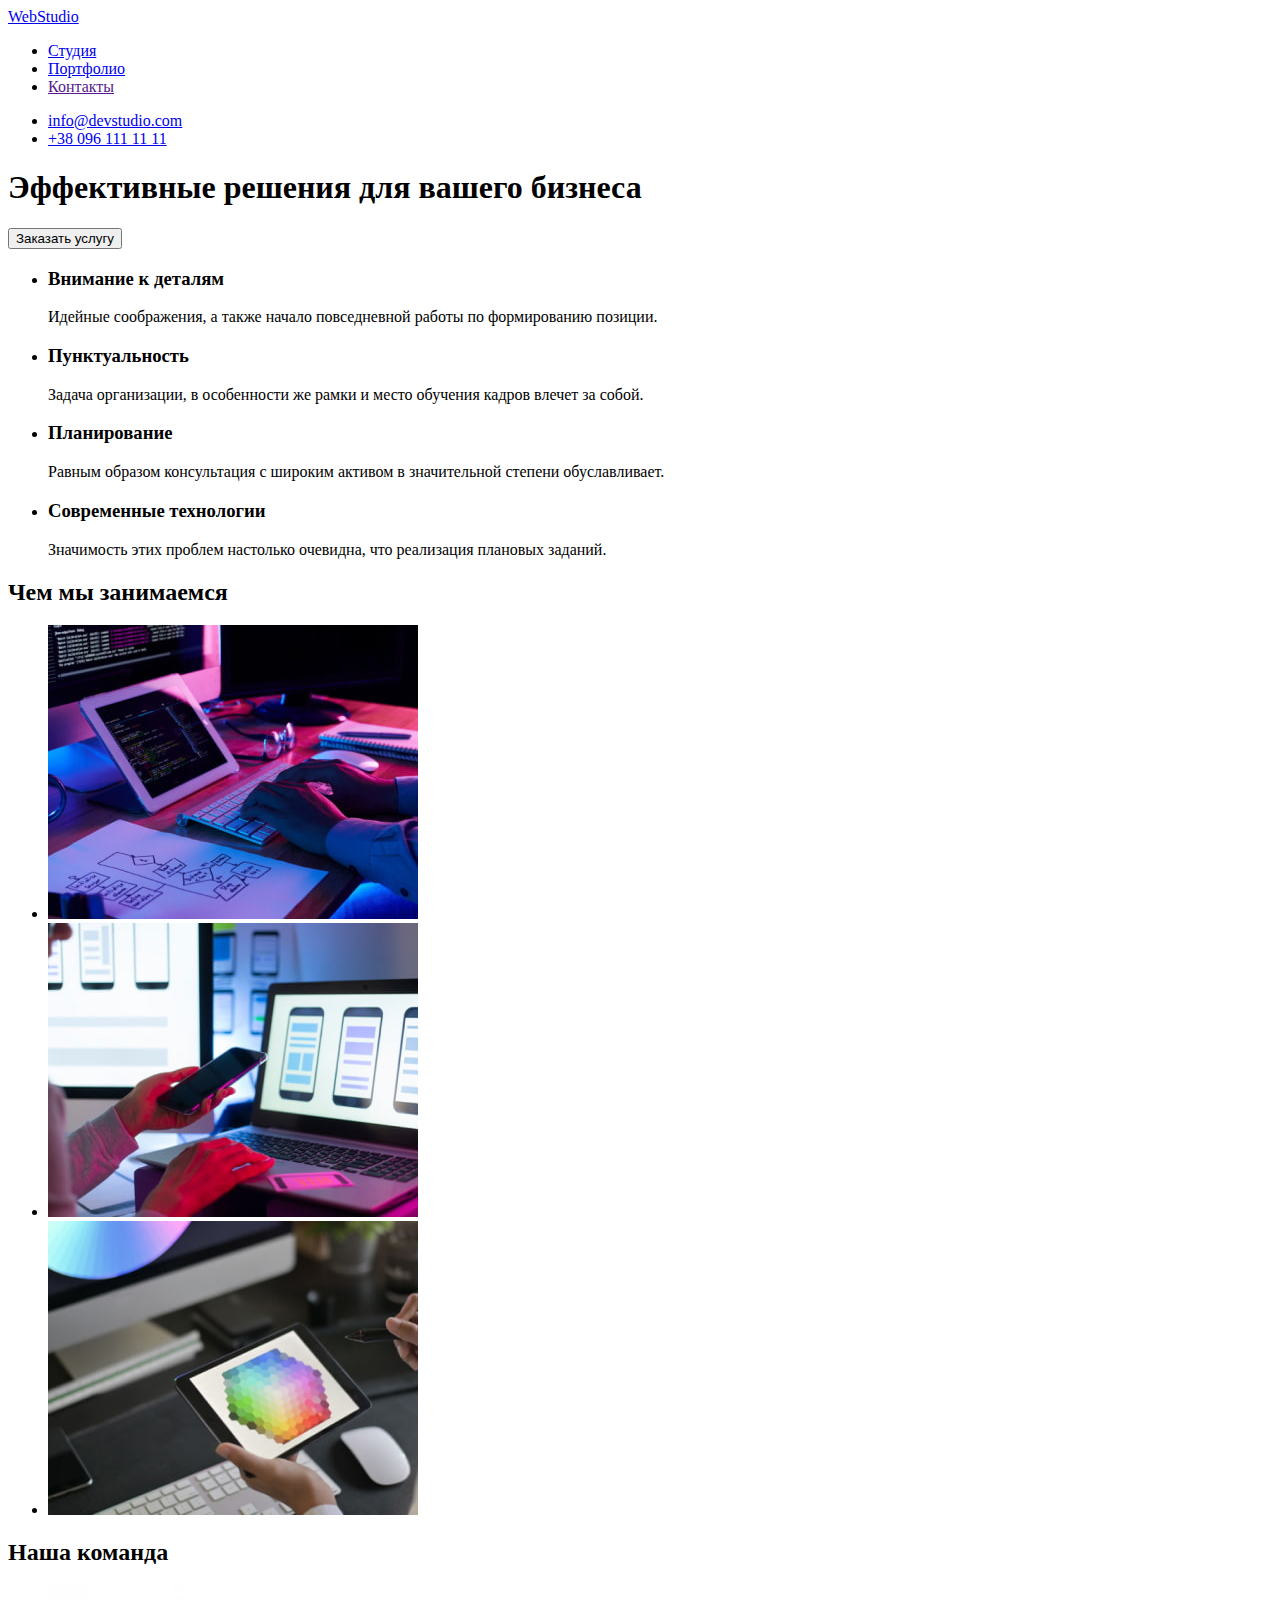
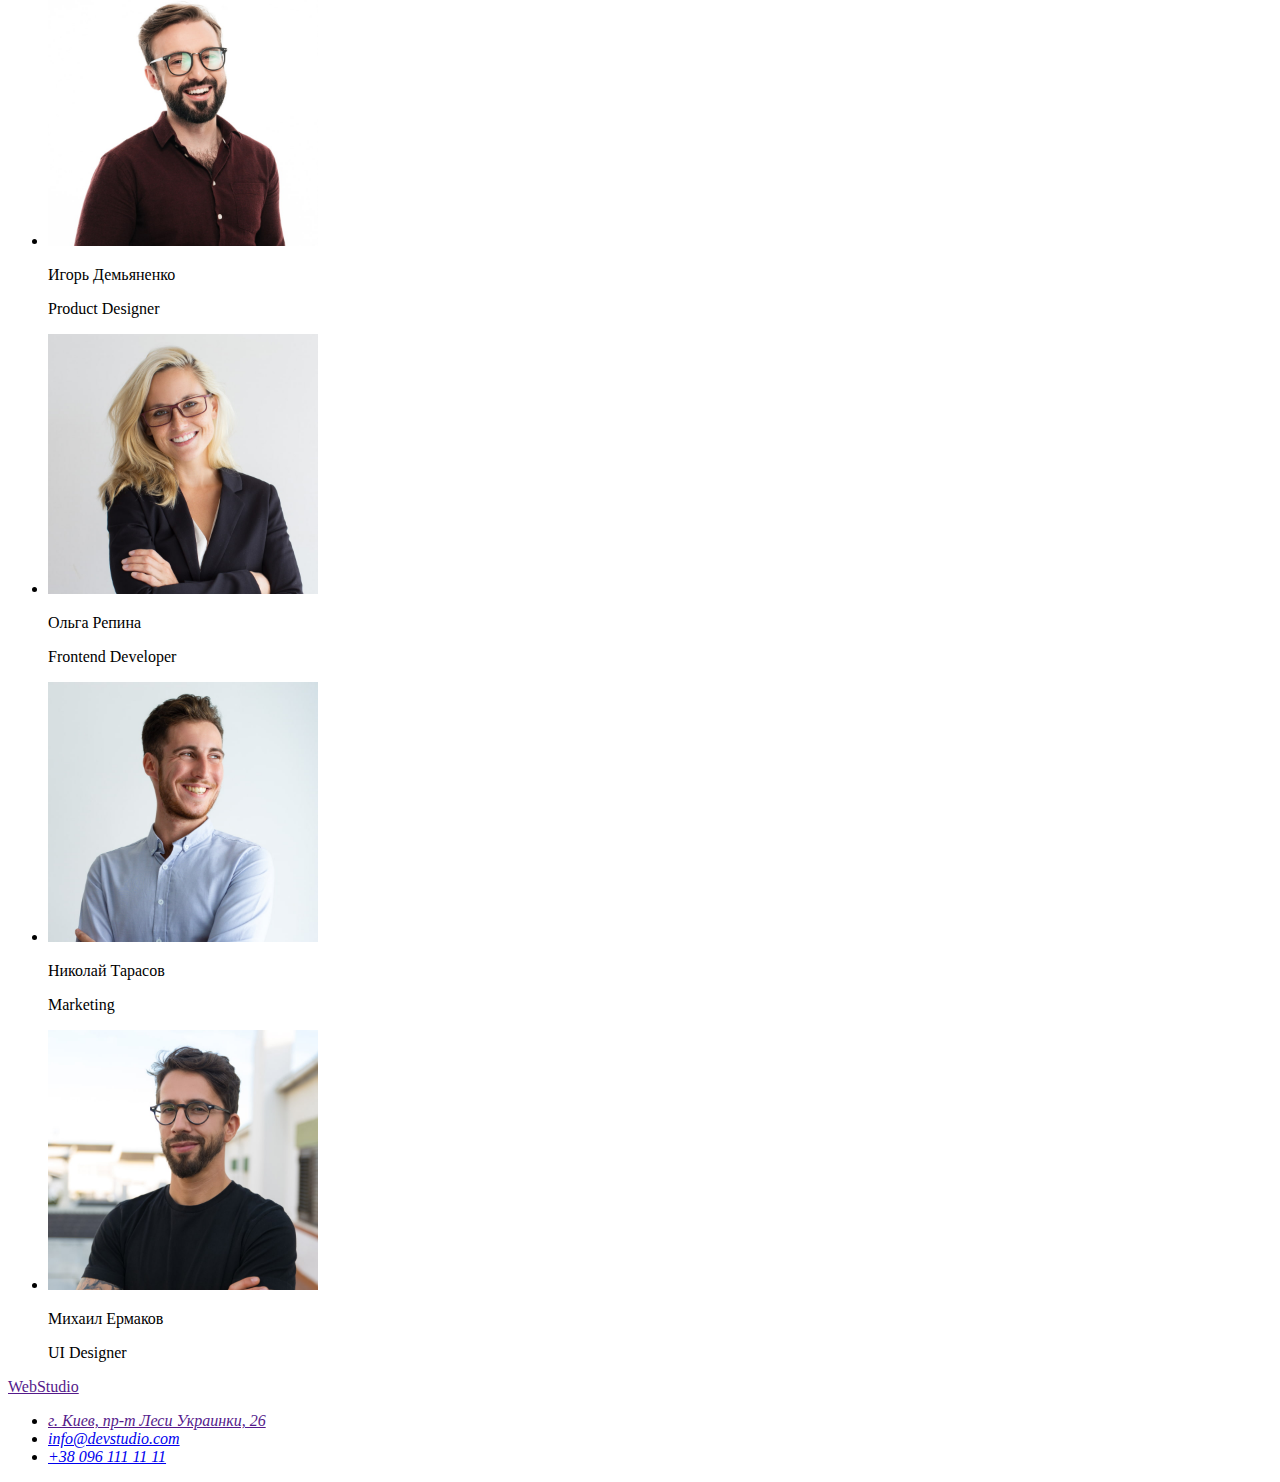
==== index.html @ c8952237 "containers added" ====
<!DOCTYPE html>
<html lang="ru">
  <head>
    <meta charset="UTF-8" />
    <meta http-equiv="X-UA-Compatible" content="IE=edge" />
    <meta name="viewport" content="width=device-width, initial-scale=1.0" />
    <title>WebStudio</title>
    <link rel="preconnect" href="https://fonts.gstatic.com" />
    <link
      href="https://fonts.googleapis.com/css2?family=Raleway:wght@700&family=Roboto:wght@400;500;700&display=swap"
      rel="stylesheet"
    />
    <link rel="stylesheet" href="./css/styles.css" />
  </head>
  <body>
    <header>
      <div class="container">
        <nav>
          <a href="./index.html">WebStudio</a>
          <ul>
            <li>
              <a href="./index.html">Студия</a>
            </li>
            <li>
              <a href="./portfolio.html">Портфолио</a>
            </li>
            <li>
              <a href="">Контакты</a>
            </li>
          </ul>
        </nav>
        <ul>
          <li>
            <a href="mailto:info@devstudio.com">info@devstudio.com</a>
          </li>
          <li>
            <a href="tel:+380961111111">+38 096 111 11 11</a>
          </li>
        </ul>
      </div>
    </header>
    <main>
      <section>
        <div class="container">
          <h1>Эффективные решения для вашего бизнеса</h1>
          <button type="button">Заказать услугу</button>
        </div>
      </section>
      <section>
        <div class="container">
          <ul>
            <li>
              <h3>Внимание к деталям</h3>
              <p>
                Идейные соображения, а также начало повседневной работы по
                формированию позиции.
              </p>
            </li>
            <li>
              <h3>Пунктуальность</h3>
              <p>
                Задача организации, в особенности же рамки и место обучения
                кадров влечет за собой.
              </p>
            </li>
            <li>
              <h3>Планирование</h3>
              <p>
                Равным образом консультация с широким активом в значительной
                степени обуславливает.
              </p>
            </li>
            <li>
              <h3>Современные технологии</h3>
              <p>
                Значимость этих проблем настолько очевидна, что реализация
                плановых заданий.
              </p>
            </li>
          </ul>
        </div>
      </section>
      <section>
        <div class="container">
          <h2>Чем мы занимаемся</h2>
          <ul>
            <li>
              <img
                src="./images/image01.jpg"
                alt="Создаем структуру сайта"
                height="294"
                width="370"
              />
            </li>

            <li>
              <img
                src="./images/image02.jpg"
                alt="Оптимизируем под мобильные устройства"
                height="294"
                width="370"
              />
            </li>

            <li>
              <img
                src="./images/image03.jpg"
                alt="Разрабатываем дизайнерские решения"
                height="294"
                width="370"
              />
            </li>
          </ul>
        </div>
      </section>
      <section>
        <div class="container">
          <h2>Наша команда</h2>
          <ul>
            <li>
              <img
                src="./images/img-card-01.jpg"
                alt="Product Designer"
                height="260"
                width="270"
              />
              <p>Игорь Демьяненко</p>
              <p>Product Designer</p>
            </li>
            <li>
              <img
                src="./images/img-card-02.jpg"
                alt="Product Designer"
                height="260"
                width="270"
              />
              <p>Ольга Репина</p>
              <p>Frontend Developer</p>
            </li>
            <li>
              <img
                src="./images/img-card-03.jpg"
                alt="Product Designer"
                height="260"
                width="270"
              />
              <p>Николай Тарасов</p>
              <p>Marketing</p>
            </li>
            <li>
              <img
                src="./images/img-card-04.jpg"
                alt="Product Designer"
                height="260"
                width="270"
              />
              <p>Михаил Ермаков</p>
              <p>UI Designer</p>
            </li>
          </ul>
        </div>
      </section>
    </main>
    <footer>
      <div class="container">
        <a href="">WebStudio</a>
        <address>
          <ul>
            <li>
              <a href="">г. Киев, пр-т Леси Украинки, 26</a>
            </li>
            <li>
              <a href="mailto:info@devstudio.com">info@devstudio.com</a>
            </li>
            <li>
              <a href="tel:+380961111111">+38 096 111 11 11</a>
            </li>
          </ul>
        </address>
      </div>
    </footer>
  </body>
</html>
---- css/styles.css ----
/*
текст заголовков - Roboto 700
текст ссылок - Roboto 500
обычный текст - Roboto 400

/*
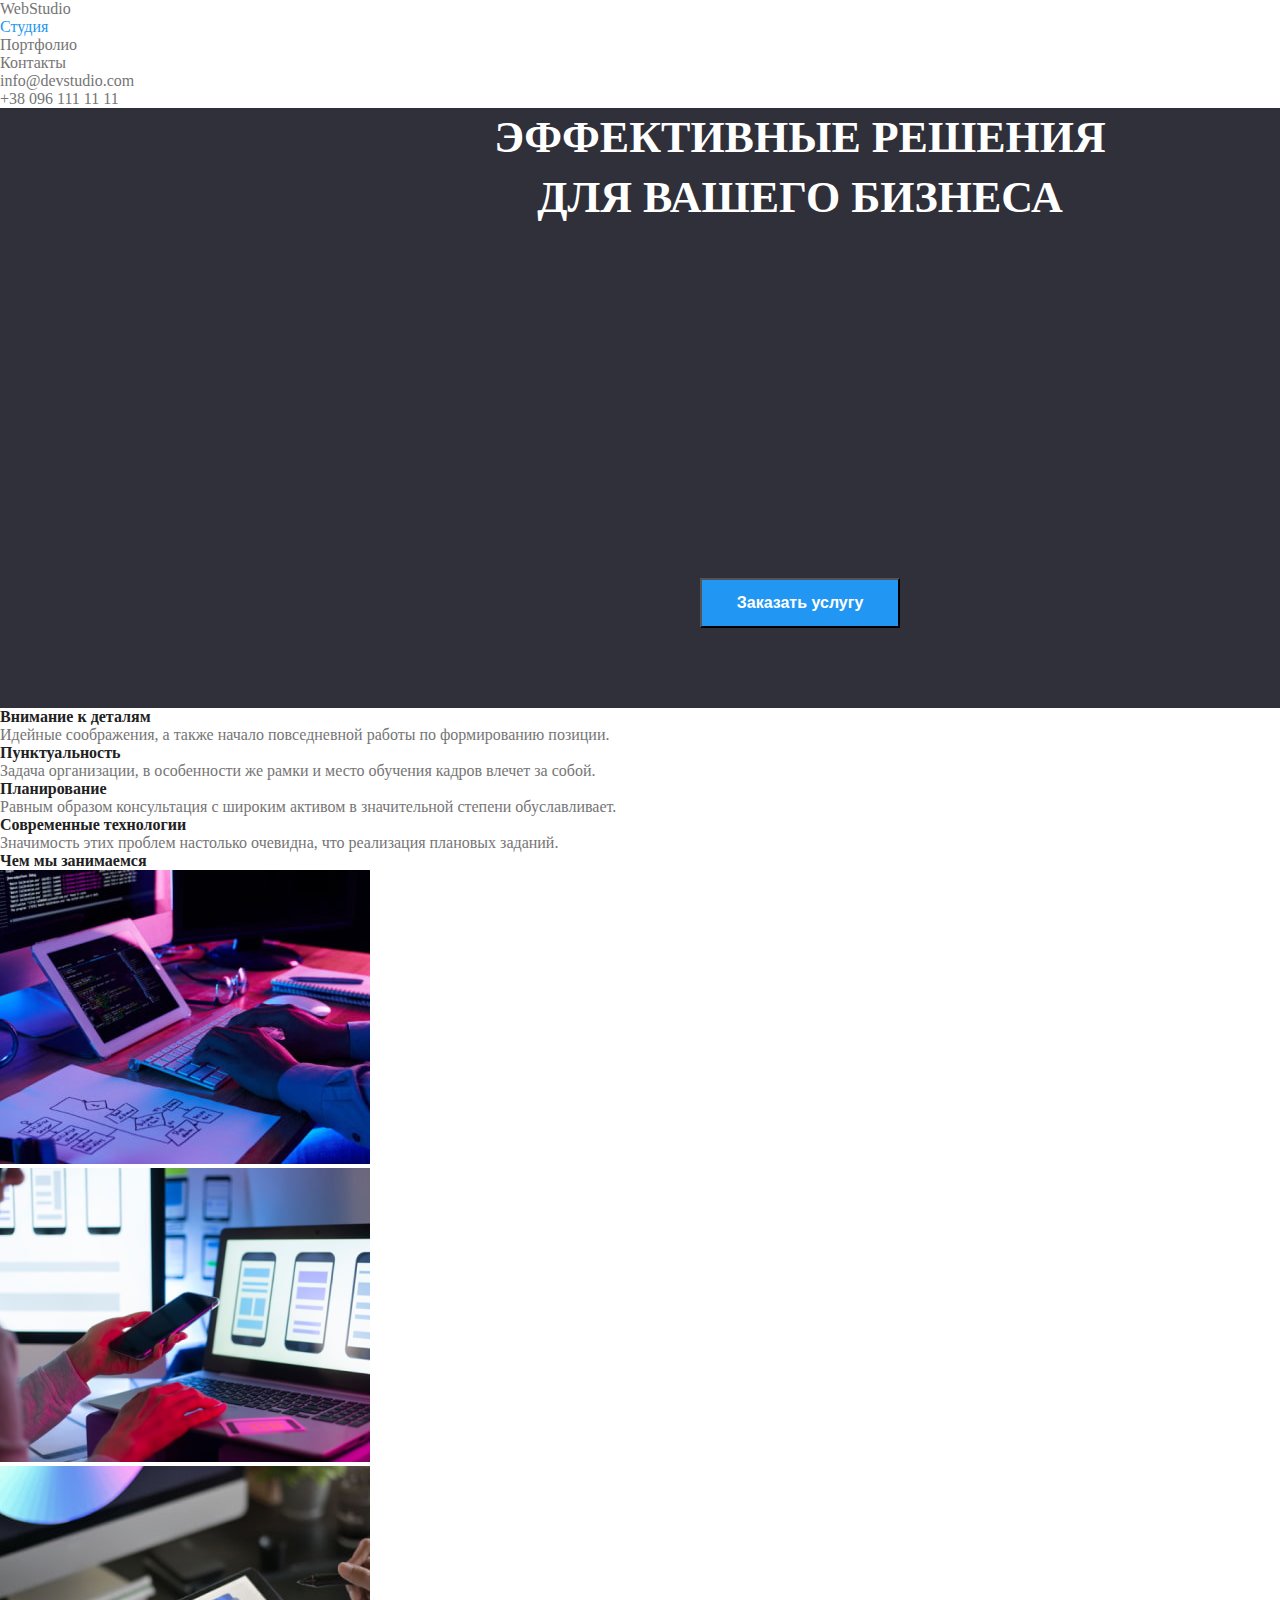
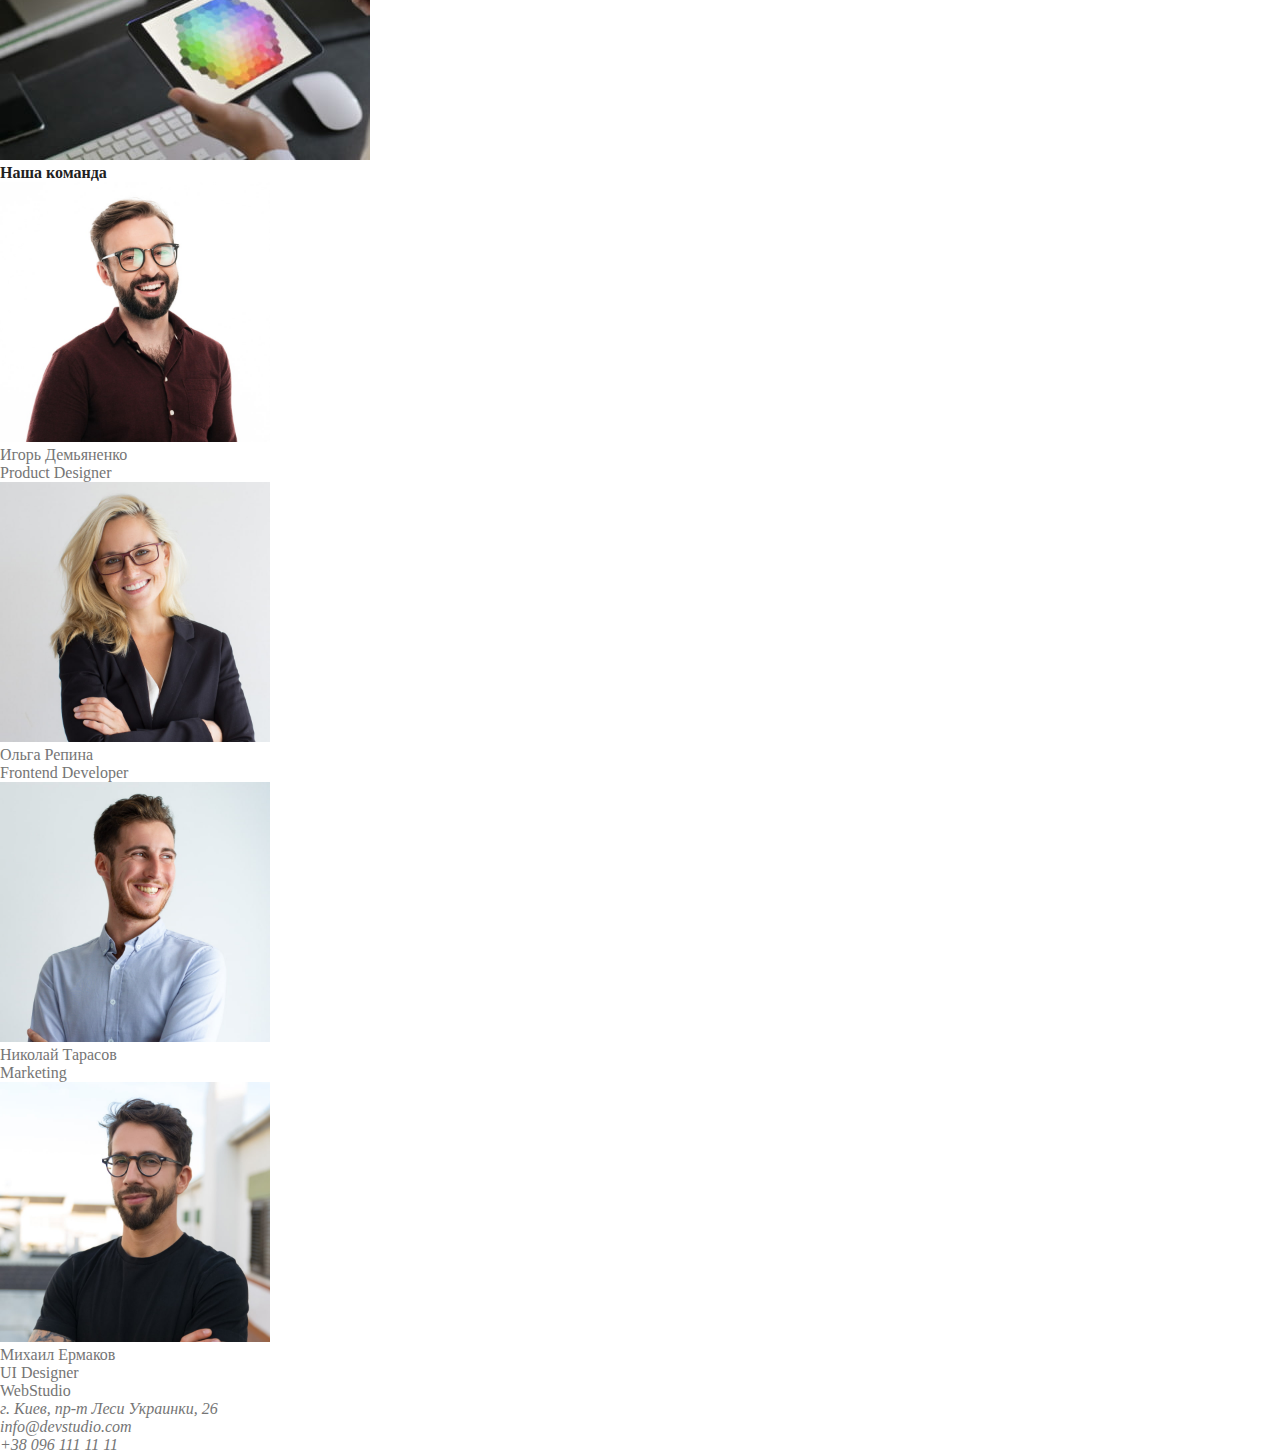
==== commit 332674cc: "styles added" ====
--- a/index.html
+++ b/index.html
@@ -7,7 +7,7 @@
     <title>WebStudio</title>
     <link rel="preconnect" href="https://fonts.gstatic.com" />
     <link
-      href="https://fonts.googleapis.com/css2?family=Raleway:wght@700&family=Roboto:wght@400;500;700&display=swap"
+      href="https://fonts.googleapis.com/css2?family=Raleway:wght@700&family=Roboto:wght@400;500;700;900&display=swap"
       rel="stylesheet"
     />
     <link rel="stylesheet" href="./css/styles.css" />
@@ -15,21 +15,22 @@
   <body>
     <header>
       <div class="container">
+        <!-- navigation -->
         <nav>
           <a href="./index.html">WebStudio</a>
-          <ul>
-            <li>
-              <a href="./index.html">Студия</a>
+          <ul class="nav-list">
+            <li class="list-item">
+              <a href="./index.html" class="active">Студия</a>
             </li>
-            <li>
+            <li class="list-item">
               <a href="./portfolio.html">Портфолио</a>
             </li>
-            <li>
-              <a href="">Контакты</a>
+            <li class="list-item">
+              <a href="./tosha.html">Контакты</a>
             </li>
           </ul>
         </nav>
-        <ul>
+        <ul class="contacts-list">
           <li>
             <a href="mailto:info@devstudio.com">info@devstudio.com</a>
           </li>
@@ -40,38 +41,42 @@
       </div>
     </header>
     <main>
-      <section>
+      <section class="section-one">
         <div class="container">
-          <h1>Эффективные решения для вашего бизнеса</h1>
-          <button type="button">Заказать услугу</button>
+          <h1 class="hero">
+            Эффективные решения
+            <br />
+            для вашего бизнеса
+          </h1>
+          <button type="button" class="buy-button">Заказать услугу</button>
         </div>
       </section>
       <section>
         <div class="container">
           <ul>
             <li>
-              <h3>Внимание к деталям</h3>
+              <h3 class="heading">Внимание к деталям</h3>
               <p>
                 Идейные соображения, а также начало повседневной работы по
                 формированию позиции.
               </p>
             </li>
             <li>
-              <h3>Пунктуальность</h3>
+              <h3 class="heading">Пунктуальность</h3>
               <p>
                 Задача организации, в особенности же рамки и место обучения
                 кадров влечет за собой.
               </p>
             </li>
             <li>
-              <h3>Планирование</h3>
+              <h3 class="heading">Планирование</h3>
               <p>
                 Равным образом консультация с широким активом в значительной
                 степени обуславливает.
               </p>
             </li>
             <li>
-              <h3>Современные технологии</h3>
+              <h3 class="heading">Современные технологии</h3>
               <p>
                 Значимость этих проблем настолько очевидна, что реализация
                 плановых заданий.
@@ -82,7 +87,7 @@
       </section>
       <section>
         <div class="container">
-          <h2>Чем мы занимаемся</h2>
+          <h2 class="heading">Чем мы занимаемся</h2>
           <ul>
             <li>
               <img
@@ -115,7 +120,7 @@
       </section>
       <section>
         <div class="container">
-          <h2>Наша команда</h2>
+          <h2 class="heading">Наша команда</h2>
           <ul>
             <li>
               <img
--- a/css/styles.css
+++ b/css/styles.css
@@ -2,5 +2,107 @@
 текст заголовков - Roboto 700
 текст ссылок - Roboto 500
 обычный текст - Roboto 400
+*/
 
-/*
+/* VARIABLES */
+
+:root {
+  --accent-color: #2196f3;
+  --white-color: #ffffff;
+  --main-font: 'Roboto, sans-serif;';
+  --accent-font: 'Raleway';
+}
+
+* {
+  box-sizing: border-box;
+  margin: auto;
+  padding: 0px;
+}
+
+body {
+  font-family: var(--main-font);
+  color: #757575;
+}
+
+.heading {
+  font-weight: 700;
+  font-size: 16px;
+  color: #212121;
+}
+
+.hero {
+  font-weight: 900;
+  font-size: 44px;
+  line-height: 60px;
+  text-transform: uppercase;
+  text-align: center;
+  color: var(--white-color);
+}
+
+ul {
+  list-style: none;
+}
+
+.section-one .container {
+  width: 1600px;
+  height: 600px;
+  margin: 0 auto;
+}
+
+.header .container {
+  width: 1600px;
+  height: 80px;
+  margin: 0 auto;
+}
+
+a {
+  color: inherit;
+  text-decoration: none;
+}
+
+/* HEADER STYLES */
+.header {
+  background: var(--white-color);
+}
+
+.nav-list a:hover,
+.nav-list a:focus {
+  color: var(--accent-color);
+}
+
+.contacts-list a:hover,
+.contacts-list a:focus {
+  color: var(--accent-color);
+}
+
+.active {
+  color: var(--accent-color);
+}
+/* MAIN STYLES */
+.section-one {
+  background: #2f303a;
+}
+
+.buy-button {
+  padding: 10px 32px;
+  width: 200px;
+  height: 50px;
+  background: var(--accent-color);
+  color: var(--white-color);
+  margin: 350px 700px 200px 700px;
+  font-weight: 700;
+  font-size: 16px;
+  cursor: pointer;
+}
+
+.filter-button {
+  background: #F5F4FA
+  color: var(--white-color);
+  font-weight: 700;
+  font-size: 16px;
+  cursor: pointer;
+}
+
+.pretty {
+  color: green;
+}
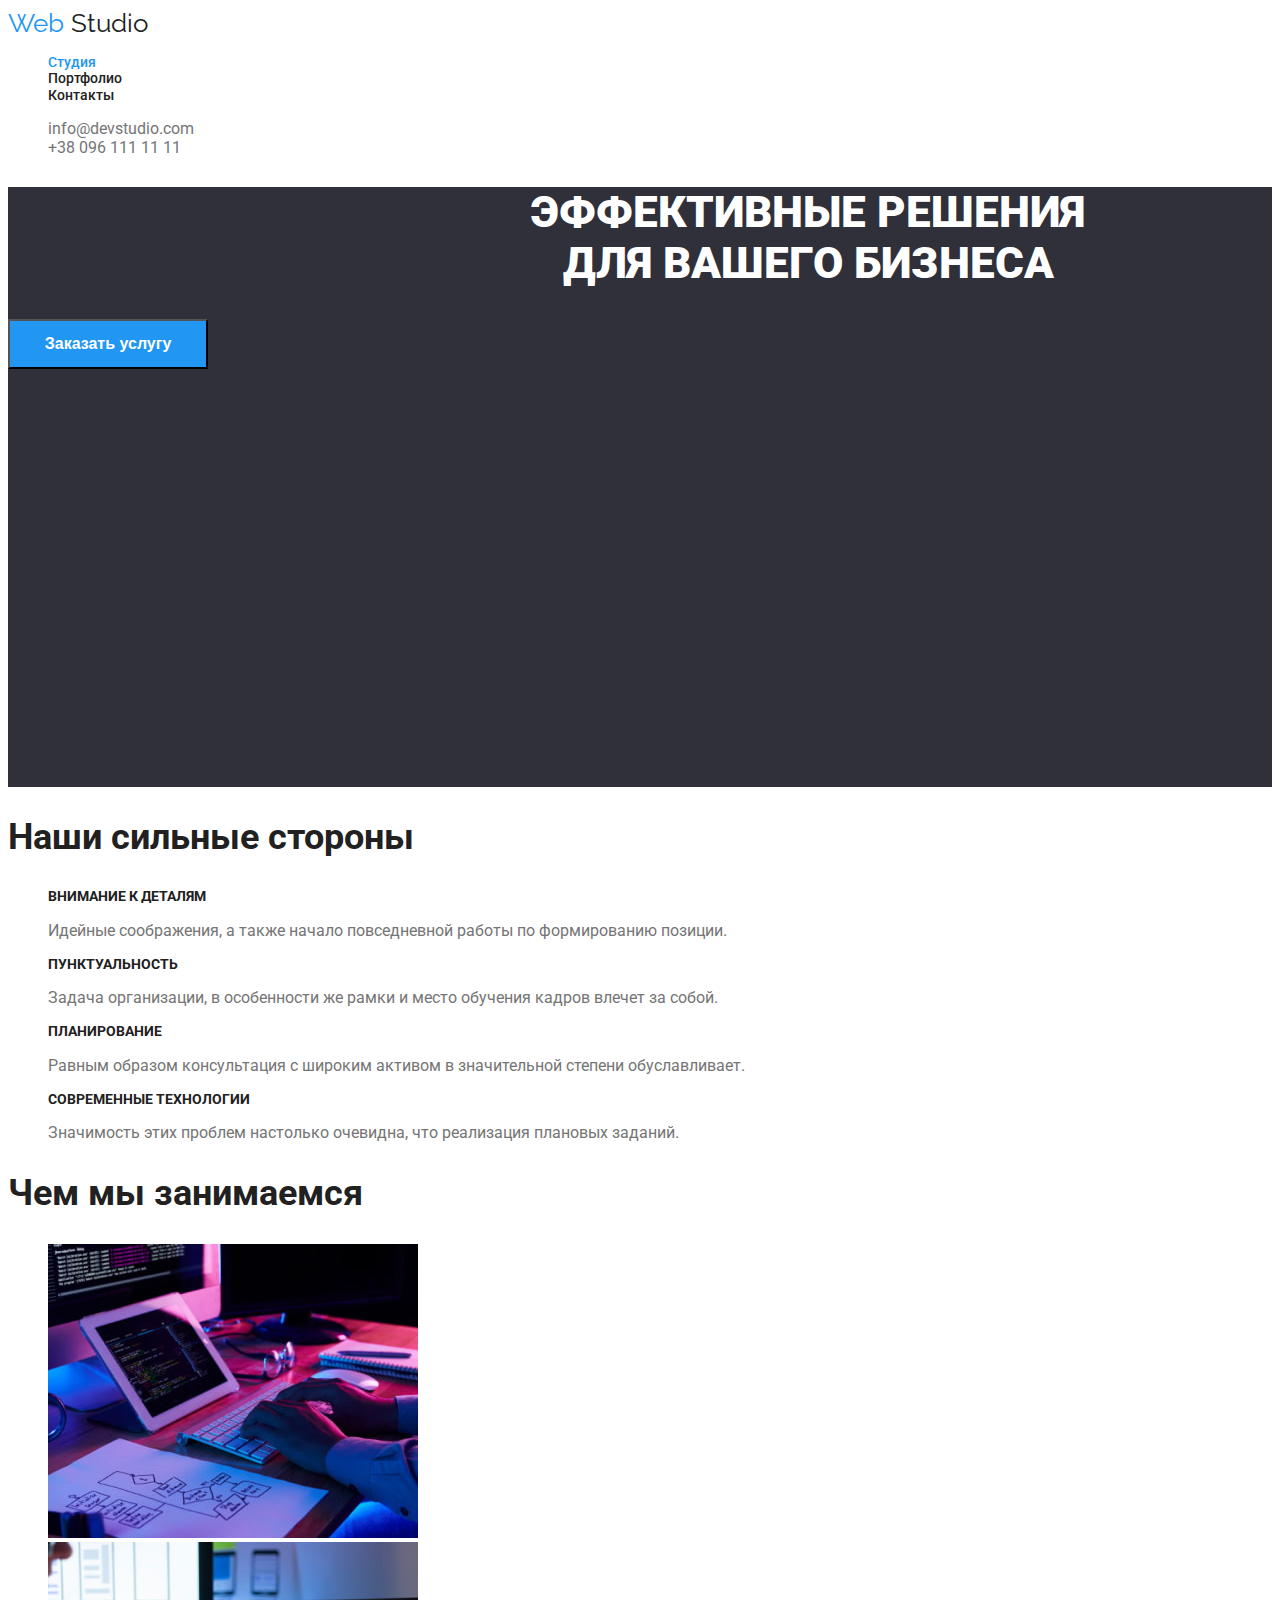
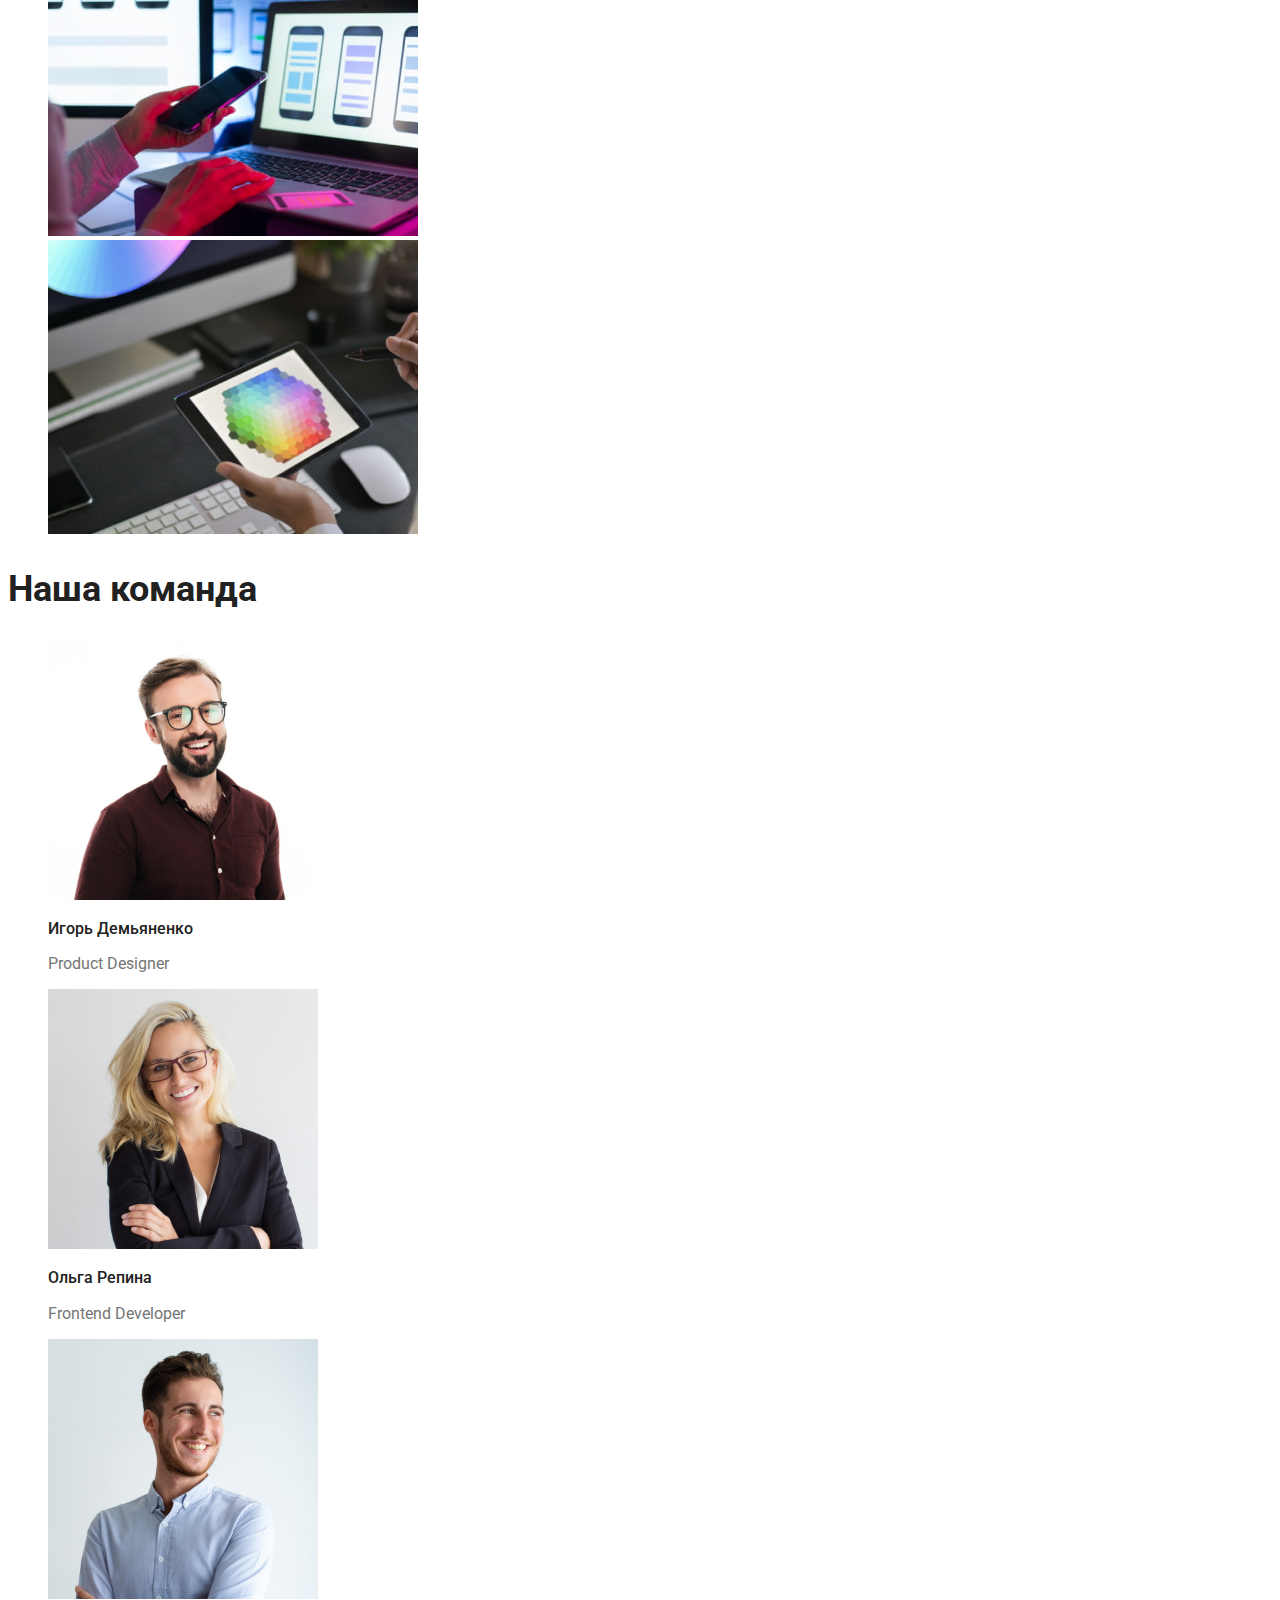
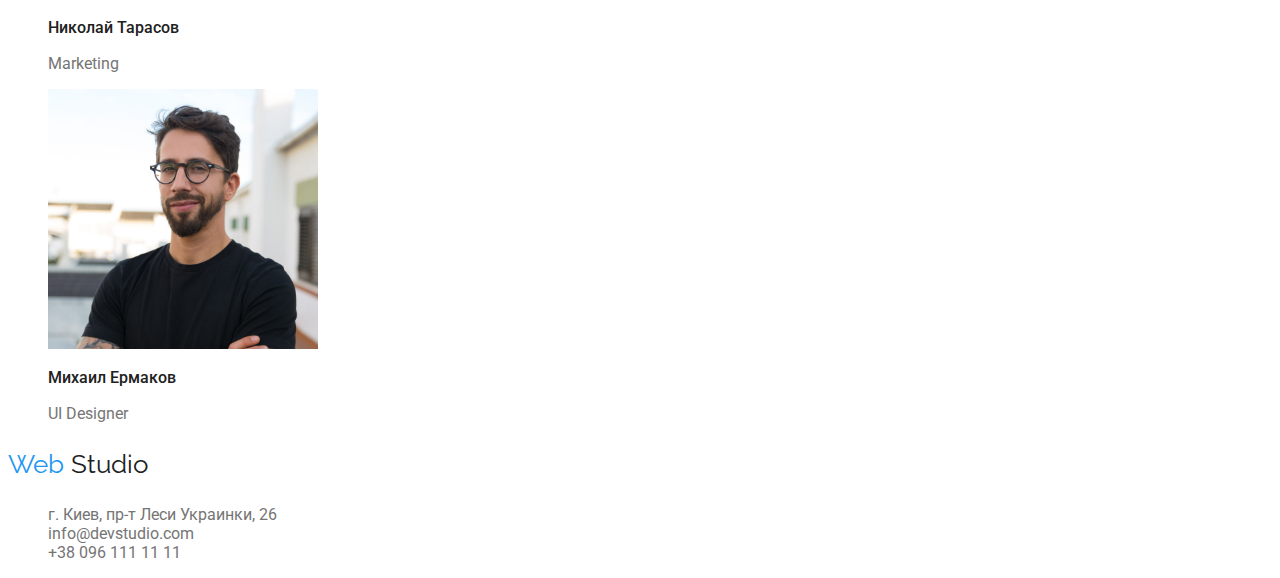
==== commit e80f2c3b: "text-fixed" ====
--- a/index.html
+++ b/index.html
@@ -5,7 +5,6 @@
     <meta http-equiv="X-UA-Compatible" content="IE=edge" />
     <meta name="viewport" content="width=device-width, initial-scale=1.0" />
     <title>WebStudio</title>
-    <link rel="preconnect" href="https://fonts.gstatic.com" />
     <link
       href="https://fonts.googleapis.com/css2?family=Raleway:wght@700&family=Roboto:wght@400;500;700;900&display=swap"
       rel="stylesheet"
@@ -17,7 +16,12 @@
       <div class="container">
         <!-- navigation -->
         <nav>
-          <a href="./index.html">WebStudio</a>
+          <a href="index.html" class="main-title">
+            <span class="logo-item">
+              Web
+            </span>
+            Studio
+          </a>
           <ul class="nav-list">
             <li class="list-item">
               <a href="./index.html" class="active">Студия</a>
@@ -26,7 +30,7 @@
               <a href="./portfolio.html">Портфолио</a>
             </li>
             <li class="list-item">
-              <a href="./tosha.html">Контакты</a>
+              <a href="">Контакты</a>
             </li>
           </ul>
         </nav>
@@ -40,6 +44,7 @@
         </ul>
       </div>
     </header>
+    <!-- main content -->
     <main>
       <section class="section-one">
         <div class="container">
@@ -52,31 +57,32 @@
         </div>
       </section>
       <section>
+        <h2 class="title-two">Наши сильные стороны</h2>
         <div class="container">
           <ul>
             <li>
-              <h3 class="heading">Внимание к деталям</h3>
+              <h3 class="title-three">Внимание к деталям</h3>
               <p>
                 Идейные соображения, а также начало повседневной работы по
                 формированию позиции.
               </p>
             </li>
             <li>
-              <h3 class="heading">Пунктуальность</h3>
+              <h3 class="title-three">Пунктуальность</h3>
               <p>
                 Задача организации, в особенности же рамки и место обучения
                 кадров влечет за собой.
               </p>
             </li>
             <li>
-              <h3 class="heading">Планирование</h3>
+              <h3 class="title-three">Планирование</h3>
               <p>
                 Равным образом консультация с широким активом в значительной
                 степени обуславливает.
               </p>
             </li>
             <li>
-              <h3 class="heading">Современные технологии</h3>
+              <h3 class="title-three">Современные технологии</h3>
               <p>
                 Значимость этих проблем настолько очевидна, что реализация
                 плановых заданий.
@@ -87,7 +93,7 @@
       </section>
       <section>
         <div class="container">
-          <h2 class="heading">Чем мы занимаемся</h2>
+          <h2 class="title-two">Чем мы занимаемся</h2>
           <ul>
             <li>
               <img
@@ -120,7 +126,7 @@
       </section>
       <section>
         <div class="container">
-          <h2 class="heading">Наша команда</h2>
+          <h2 class="title-two">Наша команда</h2>
           <ul>
             <li>
               <img
@@ -129,7 +135,7 @@
                 height="260"
                 width="270"
               />
-              <p>Игорь Демьяненко</p>
+              <h3 class="title-name">Игорь Демьяненко</h3>
               <p>Product Designer</p>
             </li>
             <li>
@@ -139,7 +145,7 @@
                 height="260"
                 width="270"
               />
-              <p>Ольга Репина</p>
+              <h3 class="title-name">Ольга Репина</h3>
               <p>Frontend Developer</p>
             </li>
             <li>
@@ -149,7 +155,7 @@
                 height="260"
                 width="270"
               />
-              <p>Николай Тарасов</p>
+              <h3 class="title-name">Николай Тарасов</h3>
               <p>Marketing</p>
             </li>
             <li>
@@ -159,7 +165,7 @@
                 height="260"
                 width="270"
               />
-              <p>Михаил Ермаков</p>
+              <h3 class="title-name">Михаил Ермаков</h3>
               <p>UI Designer</p>
             </li>
           </ul>
@@ -168,9 +174,16 @@
     </main>
     <footer>
       <div class="container">
-        <a href="">WebStudio</a>
+        <a href="index.html" class="main-title">
+          <p class="logo-stylization">
+            <span class="logo-item">
+              Web
+            </span>
+            Studio
+          </p>
+        </a>
         <address>
-          <ul>
+          <ul class="address-list">
             <li>
               <a href="">г. Киев, пр-т Леси Украинки, 26</a>
             </li>
--- a/css/styles.css
+++ b/css/styles.css
@@ -9,34 +9,18 @@
 :root {
   --accent-color: #2196f3;
   --white-color: #ffffff;
-  --main-font: 'Roboto, sans-serif;';
-  --accent-font: 'Raleway';
+  --color-three: #212121;
+  --main-font: 'Roboto', sans-serif;
+  --accent-font: 'Raleway', sans-serif;
 }
 
 * {
   box-sizing: border-box;
-  margin: auto;
-  padding: 0px;
 }
 
 body {
   font-family: var(--main-font);
   color: #757575;
-}
-
-.heading {
-  font-weight: 700;
-  font-size: 16px;
-  color: #212121;
-}
-
-.hero {
-  font-weight: 900;
-  font-size: 44px;
-  line-height: 60px;
-  text-transform: uppercase;
-  text-align: center;
-  color: var(--white-color);
 }
 
 ul {
@@ -46,13 +30,11 @@
 .section-one .container {
   width: 1600px;
   height: 600px;
-  margin: 0 auto;
 }
 
 .header .container {
   width: 1600px;
   height: 80px;
-  margin: 0 auto;
 }
 
 a {
@@ -78,9 +60,67 @@
 .active {
   color: var(--accent-color);
 }
+
+.main-title {
+  font-family: var(--accent-font);
+  font-size: 26px;
+  /* font-weight: 700px; */
+  color: var(--color-three);
+}
+
 /* MAIN STYLES */
 .section-one {
   background: #2f303a;
+}
+
+.title-hide {
+  color: rgba(255, 255, 255, 0);
+}
+
+.title-one {
+  font-weight: 700;
+  font-size: 16px;
+  color: var(--color-three);
+  line-height: 1.17;
+}
+
+.title-two {
+  font-weight: 700;
+  font-size: 36px;
+  color: var(--color-three);
+  line-height: 1.17;
+}
+
+.title-three {
+  font-weight: 700;
+  font-size: 14px;
+  color: var(--color-three);
+  line-height: 1.17;
+  text-transform: uppercase;
+}
+
+.title-name {
+  font-weight: 500;
+  font-size: 16px;
+  color: var(--color-three);
+  line-height: 1.17;
+}
+
+.title-product {
+  font-weight: 700;
+  font-size: 18px;
+  color: var(--color-three);
+  line-height: 1.17;
+}
+
+.hero {
+  font-weight: 900;
+  font-size: 44px;
+  line-height: 60px;
+  text-transform: uppercase;
+  text-align: center;
+  color: var(--white-color);
+  line-height: 1.17;
 }
 
 .buy-button {
@@ -89,20 +129,36 @@
   height: 50px;
   background: var(--accent-color);
   color: var(--white-color);
-  margin: 350px 700px 200px 700px;
   font-weight: 700;
   font-size: 16px;
   cursor: pointer;
 }
 
 .filter-button {
-  background: #F5F4FA
-  color: var(--white-color);
+  background: #f5f4fa;
+  color: var(--color-three);
   font-weight: 700;
   font-size: 16px;
   cursor: pointer;
 }
 
-.pretty {
-  color: green;
+.filter-button:hover,
+.filter-button:focus {
+  color: var(--white-color);
+  background: var(--accent-color);
 }
+
+.list-item {
+  color: var(--color-three);
+  font-weight: 500;
+  font-size: 14px;
+  line-height: 1.17;
+}
+
+.address-list {
+  font-style: normal;
+}
+
+.logo-item {
+  color: var(--accent-color);
+}
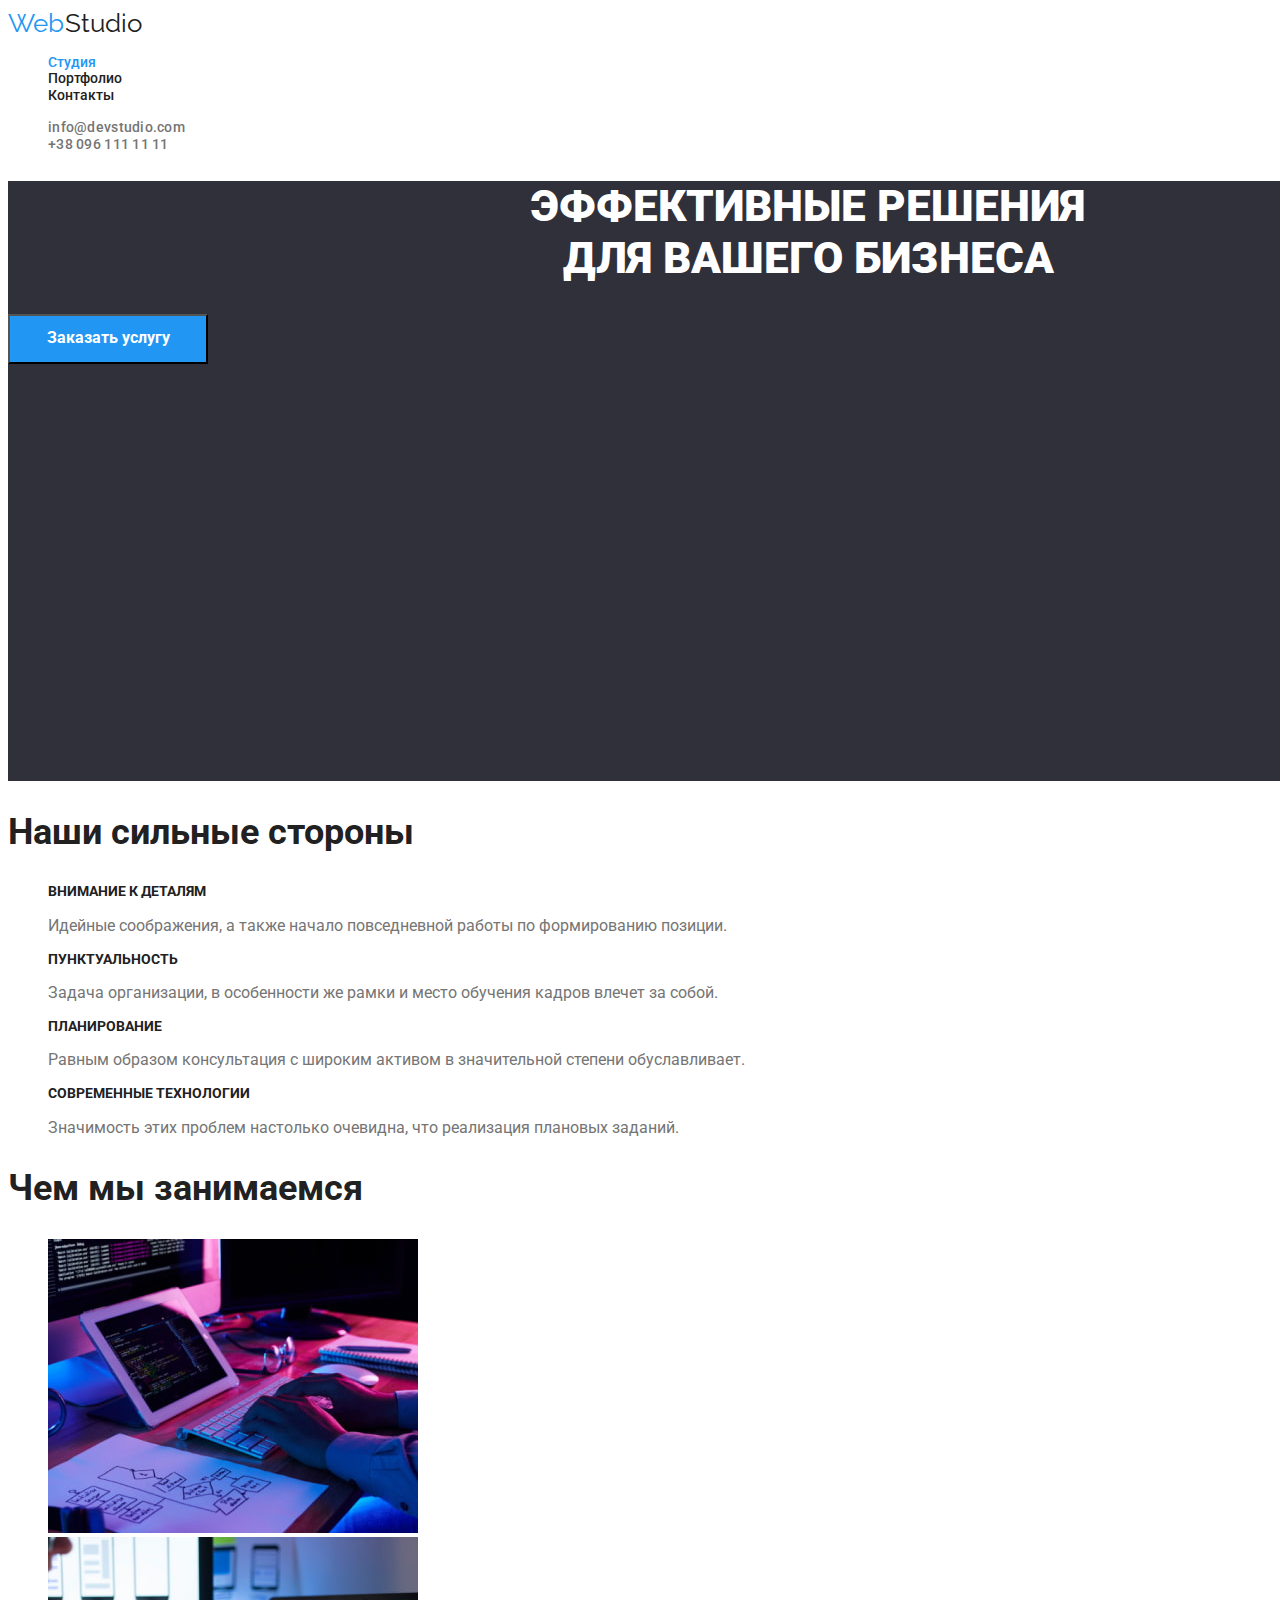
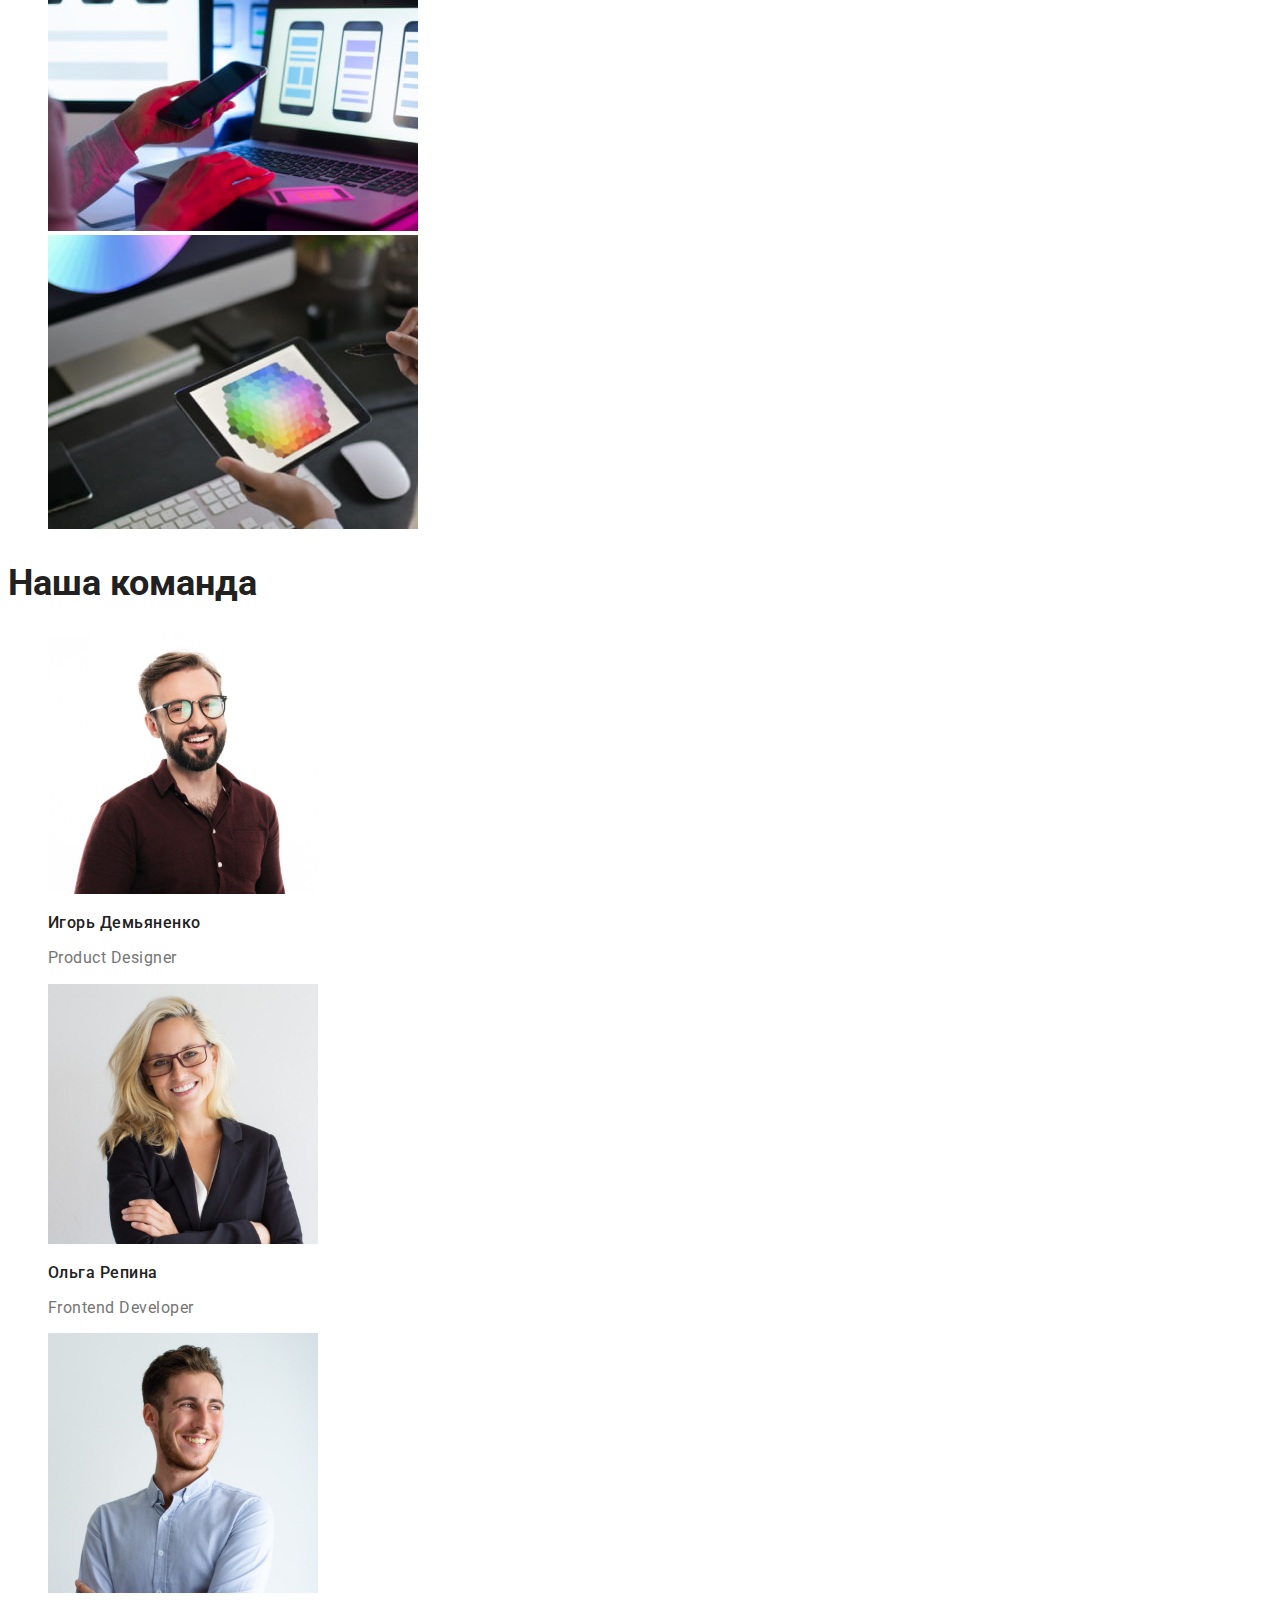
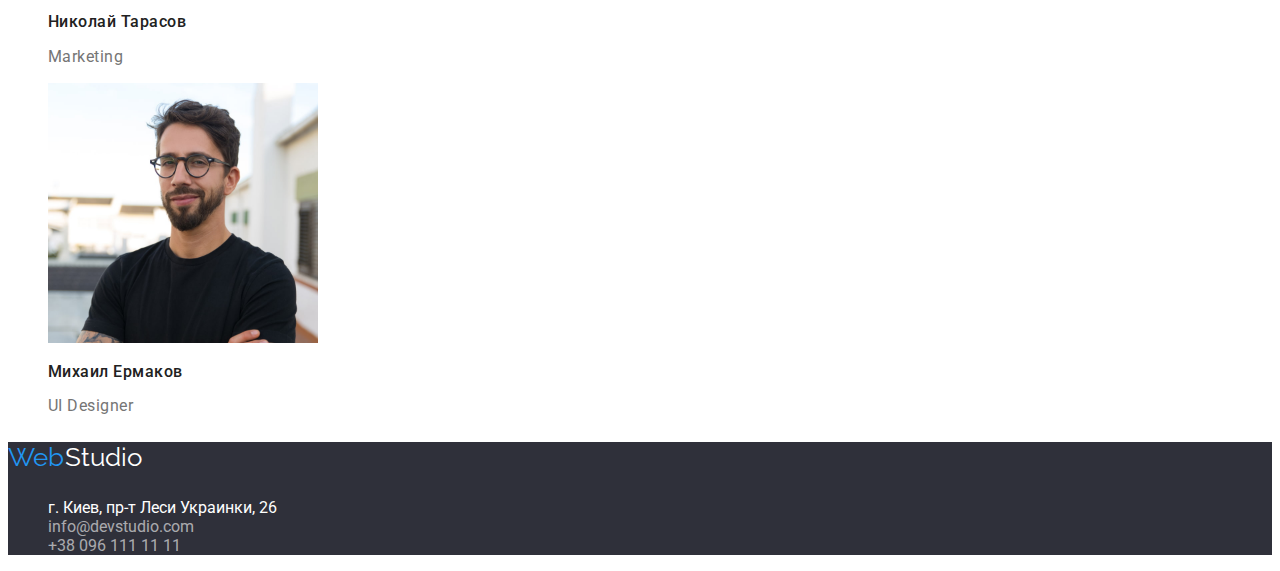
==== commit 397f7432: "styles added" ====
--- a/index.html
+++ b/index.html
@@ -136,7 +136,7 @@
                 width="270"
               />
               <h3 class="title-name">Игорь Демьяненко</h3>
-              <p>Product Designer</p>
+              <p class="profession">Product Designer</p>
             </li>
             <li>
               <img
@@ -146,7 +146,7 @@
                 width="270"
               />
               <h3 class="title-name">Ольга Репина</h3>
-              <p>Frontend Developer</p>
+              <p class="profession">Frontend Developer</p>
             </li>
             <li>
               <img
@@ -156,7 +156,7 @@
                 width="270"
               />
               <h3 class="title-name">Николай Тарасов</h3>
-              <p>Marketing</p>
+              <p class="profession">Marketing</p>
             </li>
             <li>
               <img
@@ -166,13 +166,13 @@
                 width="270"
               />
               <h3 class="title-name">Михаил Ермаков</h3>
-              <p>UI Designer</p>
+              <p class="profession">UI Designer</p>
             </li>
           </ul>
         </div>
       </section>
     </main>
-    <footer>
+    <footer class="footer">
       <div class="container">
         <a href="index.html" class="main-title">
           <p class="logo-stylization">
@@ -188,10 +188,14 @@
               <a href="">г. Киев, пр-т Леси Украинки, 26</a>
             </li>
             <li>
-              <a href="mailto:info@devstudio.com">info@devstudio.com</a>
-            </li>
-            <li>
-              <a href="tel:+380961111111">+38 096 111 11 11</a>
+              <a class="address-item" href="mailto:info@devstudio.com">
+                info@devstudio.com
+              </a>
+            </li>
+            <li>
+              <a class="address-item" href="tel:+380961111111">
+                +38 096 111 11 11
+              </a>
             </li>
           </ul>
         </address>
--- a/css/styles.css
+++ b/css/styles.css
@@ -4,7 +4,7 @@
 обычный текст - Roboto 400
 */
 
-/* VARIABLES */
+/* variables */
 
 :root {
   --accent-color: #2196f3;
@@ -14,6 +14,8 @@
   --accent-font: 'Raleway', sans-serif;
 }
 
+/* universal */
+
 * {
   box-sizing: border-box;
 }
@@ -27,9 +29,47 @@
   list-style: none;
 }
 
+a {
+  color: inherit;
+  text-decoration: none;
+}
+
+/* navigation */
+
+.list-item {
+  color: var(--color-three);
+  font-weight: 500;
+  font-size: 14px;
+  line-height: 1.17;
+}
+
+.nav-list a:hover,
+.nav-list a:focus {
+  color: var(--accent-color);
+}
+
+.contacts-list {
+  font-weight: 500;
+  font-size: 14px;
+  line-height: 1.17;
+  letter-spacing: 0.02em;
+}
+
+.contacts-list a:hover,
+.contacts-list a:focus {
+  color: var(--accent-color);
+}
+
+.active {
+  color: var(--accent-color);
+}
+
+/* section containers */
+
 .section-one .container {
   width: 1600px;
   height: 600px;
+  background: #2f303a;
 }
 
 .header .container {
@@ -37,109 +77,102 @@
   height: 80px;
 }
 
-a {
-  color: inherit;
-  text-decoration: none;
-}
-
-/* HEADER STYLES */
-.header {
-  background: var(--white-color);
-}
-
-.nav-list a:hover,
-.nav-list a:focus {
-  color: var(--accent-color);
-}
-
-.contacts-list a:hover,
-.contacts-list a:focus {
-  color: var(--accent-color);
-}
-
-.active {
-  color: var(--accent-color);
-}
+.footer .container {
+  background: #2f303a;
+}
+
+/* title styles */
 
 .main-title {
   font-family: var(--accent-font);
   font-size: 26px;
   /* font-weight: 700px; */
   color: var(--color-three);
-}
-
-/* MAIN STYLES */
-.section-one {
-  background: #2f303a;
+  word-spacing: -0.4ch;
+}
+
+.header {
+  background: var(--white-color);
+}
+
+.hero {
+  color: var(--white-color);
+  font-weight: 900;
+  font-size: 44px;
+  line-height: 1.17;
+  text-transform: uppercase;
+  text-align: center;
+}
+
+.title-one {
+  font-weight: 700;
+  font-size: 16px;
+  color: var(--color-three);
+  line-height: 1.17;
+}
+
+.title-two {
+  font-weight: 700;
+  font-size: 36px;
+  color: var(--color-three);
+  line-height: 1.17;
+}
+
+.title-three {
+  font-weight: 700;
+  font-size: 14px;
+  color: var(--color-three);
+  line-height: 1.17;
+  text-transform: uppercase;
+}
+
+.title-name {
+  color: var(--color-three);
+  font-weight: 500;
+  font-size: 16px;
+  line-height: 1.17;
+  letter-spacing: 0.03em;
+}
+
+.title-product {
+  font-weight: 700;
+  font-size: 18px;
+  color: var(--color-three);
+  line-height: 1.17;
 }
 
 .title-hide {
   color: rgba(255, 255, 255, 0);
 }
 
-.title-one {
-  font-weight: 700;
-  font-size: 16px;
-  color: var(--color-three);
-  line-height: 1.17;
-}
-
-.title-two {
-  font-weight: 700;
-  font-size: 36px;
-  color: var(--color-three);
-  line-height: 1.17;
-}
-
-.title-three {
-  font-weight: 700;
-  font-size: 14px;
-  color: var(--color-three);
-  line-height: 1.17;
-  text-transform: uppercase;
-}
-
-.title-name {
-  font-weight: 500;
-  font-size: 16px;
-  color: var(--color-three);
-  line-height: 1.17;
-}
-
-.title-product {
-  font-weight: 700;
-  font-size: 18px;
-  color: var(--color-three);
-  line-height: 1.17;
-}
-
-.hero {
-  font-weight: 900;
-  font-size: 44px;
-  line-height: 60px;
-  text-transform: uppercase;
-  text-align: center;
-  color: var(--white-color);
-  line-height: 1.17;
-}
+/* buttons */
 
 .buy-button {
   padding: 10px 32px;
   width: 200px;
   height: 50px;
+
   background: var(--accent-color);
   color: var(--white-color);
-  font-weight: 700;
-  font-size: 16px;
+
+  font-weight: 700;
+  font-size: 16px;
+  line-height: 1.17;
+
   cursor: pointer;
+  font-family: inherit;
 }
 
 .filter-button {
   background: #f5f4fa;
   color: var(--color-three);
-  font-weight: 700;
-  font-size: 16px;
+
+  font-weight: 500;
+  font-size: 16px;
+  line-height: 1.17;
+
   cursor: pointer;
+  font-family: inherit;
 }
 
 .filter-button:hover,
@@ -148,17 +181,29 @@
   background: var(--accent-color);
 }
 
-.list-item {
-  color: var(--color-three);
-  font-weight: 500;
-  font-size: 14px;
-  line-height: 1.17;
-}
+/* address */
 
 .address-list {
   font-style: normal;
-}
+  color: var(--white-color);
+}
+
+.address-list .address-item {
+  color: rgba(255, 255, 255, 0.6);
+}
+
+/* logo */
 
 .logo-item {
   color: var(--accent-color);
 }
+
+.footer a p {
+  color: var(--white-color);
+}
+
+.profession {
+  font-size: 16px;
+  line-height: 1.17;
+  letter-spacing: 0.03em;
+}
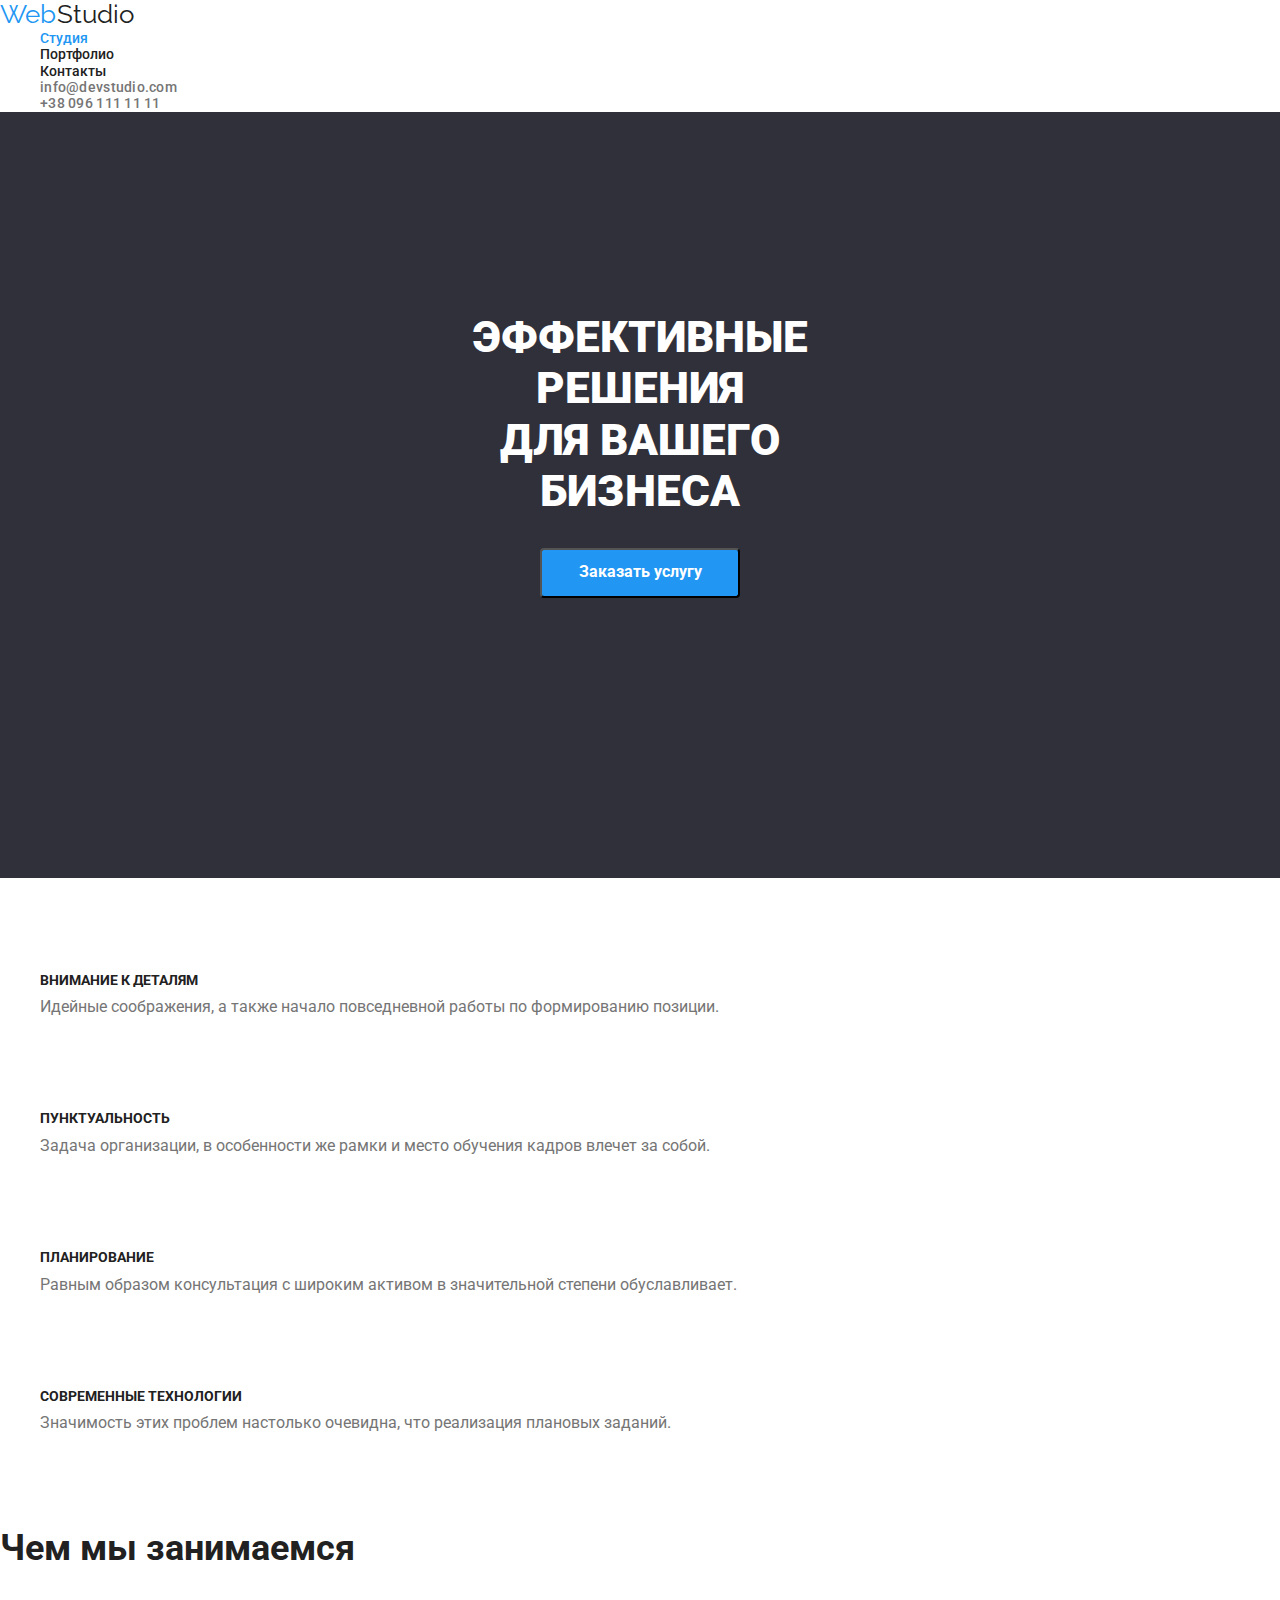
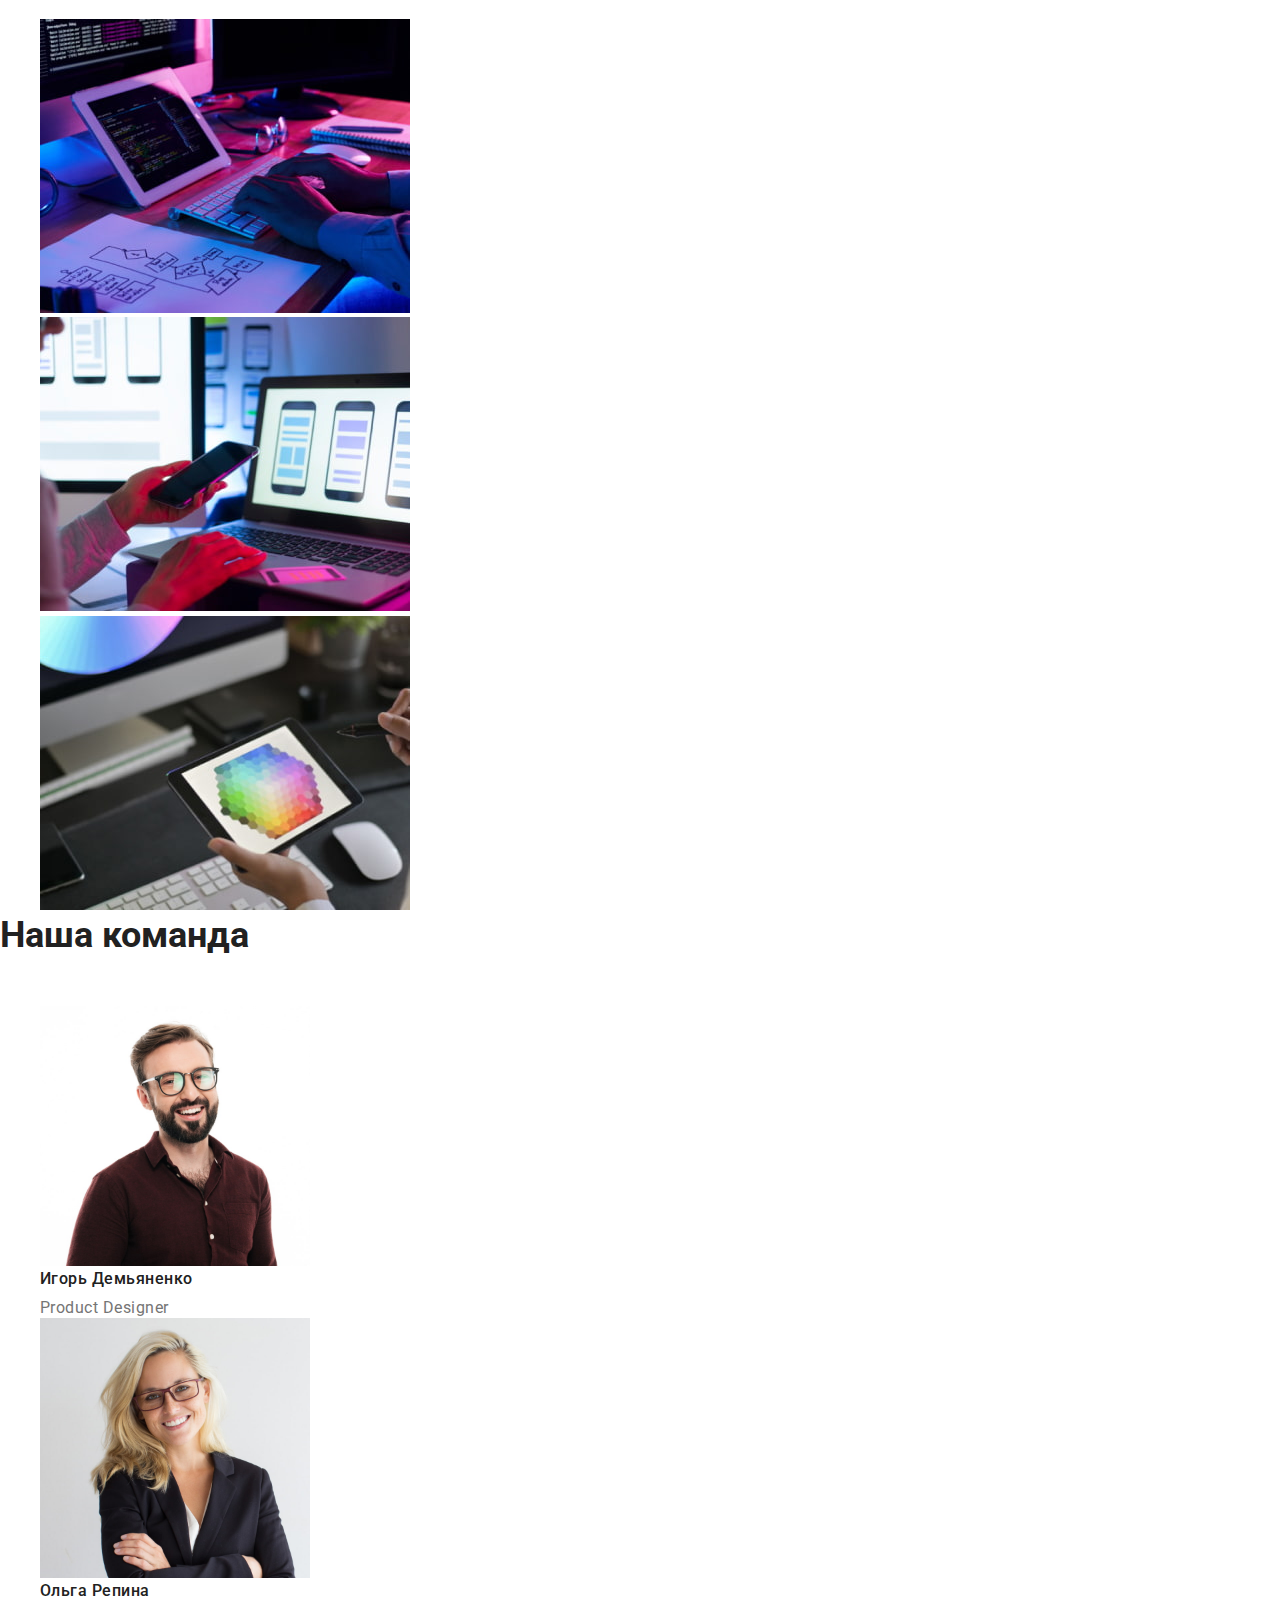
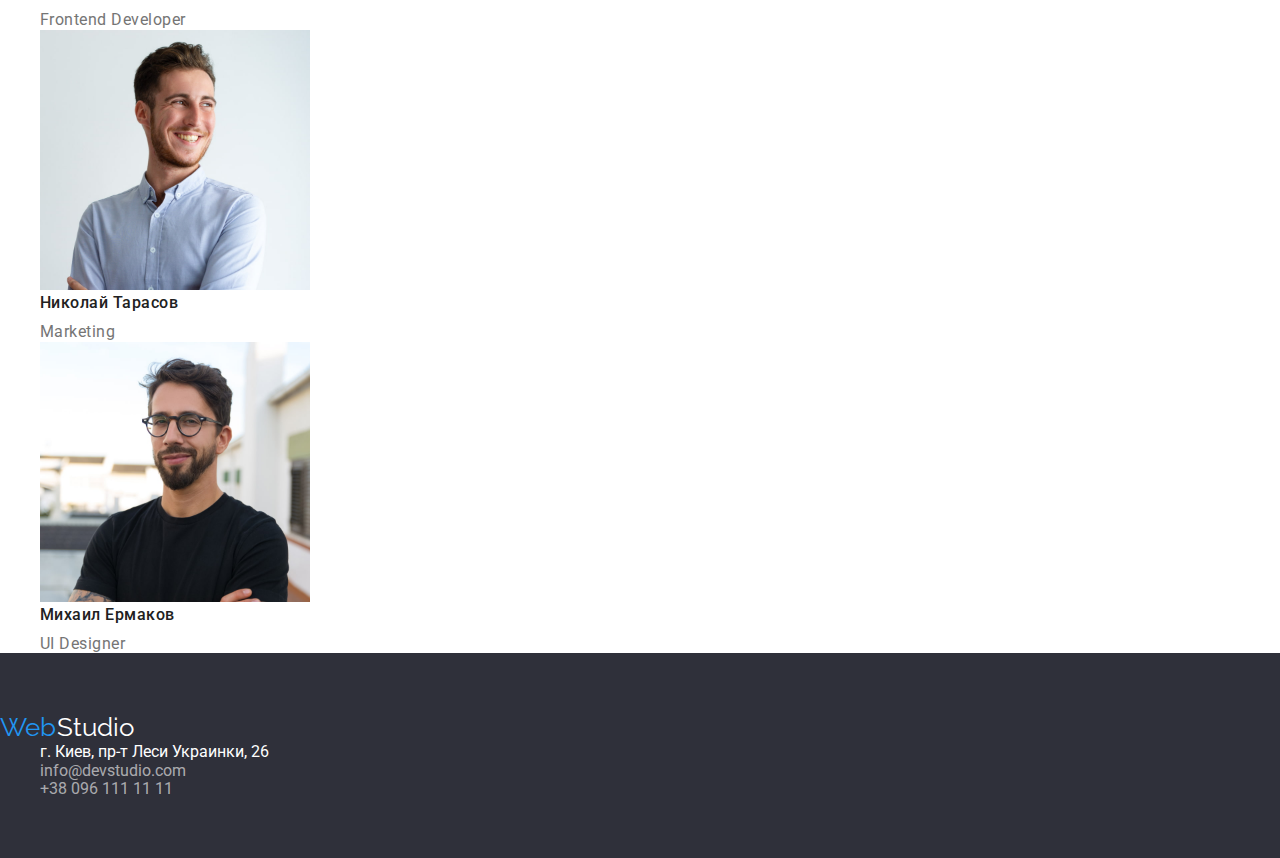
==== commit 6411d89f: "styles upd" ====
--- a/index.html
+++ b/index.html
@@ -8,6 +8,10 @@
     <link
       href="https://fonts.googleapis.com/css2?family=Raleway:wght@700&family=Roboto:wght@400;500;700;900&display=swap"
       rel="stylesheet"
+    />
+    <link
+      rel="stylesheet"
+      href="https://cdnjs.cloudflare.com/ajax/libs/modern-normalize/1.0.0/modern-normalize.min.css"
     />
     <link rel="stylesheet" href="./css/styles.css" />
   </head>
@@ -46,9 +50,9 @@
     </header>
     <!-- main content -->
     <main>
-      <section class="section-one">
-        <div class="container">
-          <h1 class="hero">
+      <section class="hero">
+        <div class="container">
+          <h1 class="hero-title">
             Эффективные решения
             <br />
             для вашего бизнеса
@@ -57,33 +61,33 @@
         </div>
       </section>
       <section>
-        <h2 class="title-two">Наши сильные стороны</h2>
-        <div class="container">
-          <ul>
-            <li>
-              <h3 class="title-three">Внимание к деталям</h3>
-              <p>
+        <!-- <h2 class="title-two">Наши сильные стороны</h2> -->
+        <div class="container">
+          <ul class="feature-list">
+            <li>
+              <h3 class="feature-title">Внимание к деталям</h3>
+              <p class="feature-description">
                 Идейные соображения, а также начало повседневной работы по
                 формированию позиции.
               </p>
             </li>
             <li>
-              <h3 class="title-three">Пунктуальность</h3>
-              <p>
+              <h3 class="feature-title">Пунктуальность</h3>
+              <p class="feature-description">
                 Задача организации, в особенности же рамки и место обучения
                 кадров влечет за собой.
               </p>
             </li>
             <li>
-              <h3 class="title-three">Планирование</h3>
-              <p>
+              <h3 class="feature-title">Планирование</h3>
+              <p class="feature-description">
                 Равным образом консультация с широким активом в значительной
                 степени обуславливает.
               </p>
             </li>
             <li>
-              <h3 class="title-three">Современные технологии</h3>
-              <p>
+              <h3 class="feature-title">Современные технологии</h3>
+              <p class="feature-description">
                 Значимость этих проблем настолько очевидна, что реализация
                 плановых заданий.
               </p>
--- a/css/styles.css
+++ b/css/styles.css
@@ -16,8 +16,14 @@
 
 /* universal */
 
-* {
+html {
   box-sizing: border-box;
+}
+
+*,
+*::before,
+*::after {
+  box-sizing: inherit;
 }
 
 body {
@@ -25,6 +31,11 @@
   color: #757575;
 }
 
+h1,h2,h3,h4,h5,h6,ul,p {
+  margin-top: 0px;
+  margin-bottom: 0px;
+}
+
 ul {
   list-style: none;
 }
@@ -66,16 +77,36 @@
 
 /* section containers */
 
-.section-one .container {
-  width: 1600px;
-  height: 600px;
+.container {
+  /* outline: 3px solid crimson; */
+}
+
+.hero .container {
+  /* width: 1600px;
+  height: 600px; */
+  padding: 200px 452px 280px;
+
   background: #2f303a;
 }
 
+.footer .container {
+  padding-top: 60px;
+  padding-bottom: 60px;
+}
+
+.hero {
+  margin-bottom: 94px;
+
+  text-align: center;
+}
+
+.feature-list {
+  margin: 0px;
+}
+
 .header .container {
-  width: 1600px;
-  height: 80px;
-}
+  width: 1230px;
+  heig}
 
 .footer .container {
   background: #2f303a;
@@ -95,13 +126,15 @@
   background: var(--white-color);
 }
 
-.hero {
+.hero-title {
+  margin-top: 0px;
+  margin-bottom: 30px;
+
   color: var(--white-color);
   font-weight: 900;
   font-size: 44px;
   line-height: 1.17;
   text-transform: uppercase;
-  text-align: center;
 }
 
 .title-one {
@@ -112,13 +145,17 @@
 }
 
 .title-two {
+  margin-bottom: 50px;
+  
   font-weight: 700;
   font-size: 36px;
-  color: var(--color-three);
-  line-height: 1.17;
-}
-
-.title-three {
+  line-height: 1.17;
+  color: var(--color-three);
+}
+
+.feature-title {
+  margin-bottom: 10px;
+
   font-weight: 700;
   font-size: 14px;
   color: var(--color-three);
@@ -126,7 +163,15 @@
   text-transform: uppercase;
 }
 
+.feature-description {
+  /* Проверить как будут вести себя margins при горизонтальном позиционировании */
+  margin-bottom: 94px;
+  /* Проверить как будут вести себя margins при горизонтальном позиционировании */
+}
+
 .title-name {
+  margin-bottom: 10px;
+  
   color: var(--color-three);
   font-weight: 500;
   font-size: 16px;
@@ -134,7 +179,7 @@
   letter-spacing: 0.03em;
 }
 
-.title-product {
+.product-title {
   font-weight: 700;
   font-size: 18px;
   color: var(--color-three);
@@ -148,9 +193,12 @@
 /* buttons */
 
 .buy-button {
+  /* display: flex;
+  align-items: center; */
   padding: 10px 32px;
-  width: 200px;
+  min-width: 200px;
   height: 50px;
+  border-radius: 4px;
 
   background: var(--accent-color);
   color: var(--white-color);
@@ -158,6 +206,7 @@
   font-weight: 700;
   font-size: 16px;
   line-height: 1.17;
+  text-align: center;
 
   cursor: pointer;
   font-family: inherit;
@@ -207,3 +256,9 @@
   line-height: 1.17;
   letter-spacing: 0.03em;
 }
+
+.product-category {
+  font-size: 16px;
+  line-height: 1.9;
+  letter-spacing: 0.03em;
+}
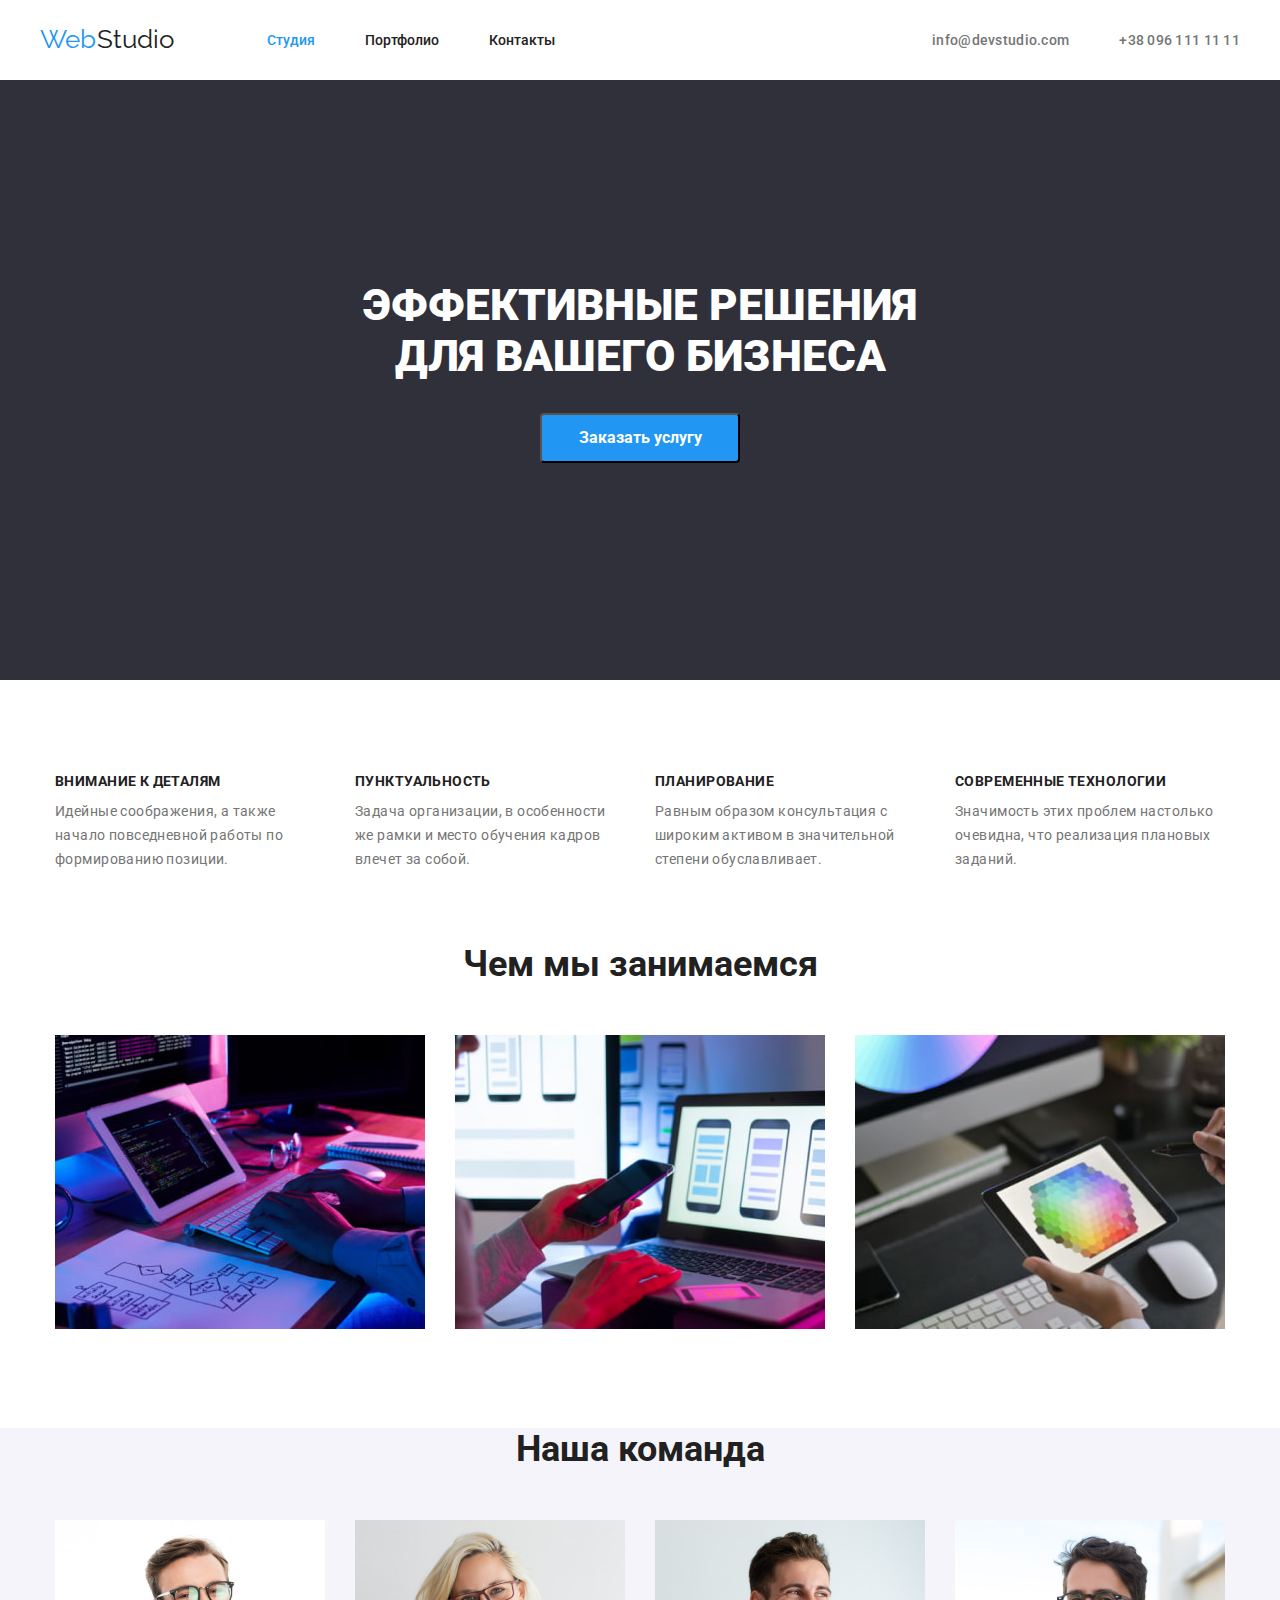
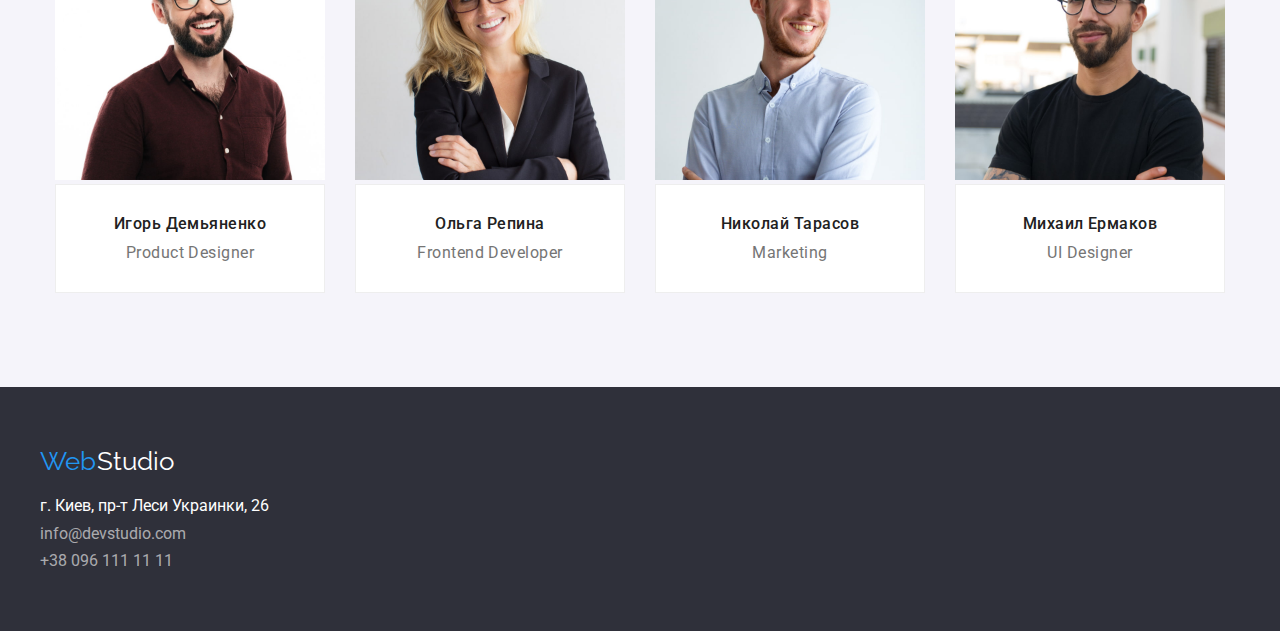
==== commit 7201c9b3: "styles added" ====
--- a/index.html
+++ b/index.html
@@ -19,8 +19,8 @@
     <header>
       <div class="container">
         <!-- navigation -->
-        <nav>
-          <a href="index.html" class="main-title">
+        <nav class="main-nav">
+          <a href="index.html" class="main-logo">
             <span class="logo-item">
               Web
             </span>
@@ -37,15 +37,15 @@
               <a href="">Контакты</a>
             </li>
           </ul>
+          <ul class="contacts-list">
+            <li class="item">
+              <a href="mailto:info@devstudio.com">info@devstudio.com</a>
+            </li>
+            <li class="item">
+              <a href="tel:+380961111111">+38 096 111 11 11</a>
+            </li>
+          </ul>
         </nav>
-        <ul class="contacts-list">
-          <li>
-            <a href="mailto:info@devstudio.com">info@devstudio.com</a>
-          </li>
-          <li>
-            <a href="tel:+380961111111">+38 096 111 11 11</a>
-          </li>
-        </ul>
       </div>
     </header>
     <!-- main content -->
@@ -61,33 +61,33 @@
         </div>
       </section>
       <section>
-        <!-- <h2 class="title-two">Наши сильные стороны</h2> -->
+        <!-- <h2 class="description-title">Наши сильные стороны</h2> -->
         <div class="container">
           <ul class="feature-list">
-            <li>
+            <li class="item">
               <h3 class="feature-title">Внимание к деталям</h3>
-              <p class="feature-description">
+              <p>
                 Идейные соображения, а также начало повседневной работы по
                 формированию позиции.
               </p>
             </li>
-            <li>
+            <li class="item">
               <h3 class="feature-title">Пунктуальность</h3>
-              <p class="feature-description">
+              <p>
                 Задача организации, в особенности же рамки и место обучения
                 кадров влечет за собой.
               </p>
             </li>
-            <li>
+            <li class="item">
               <h3 class="feature-title">Планирование</h3>
-              <p class="feature-description">
+              <p>
                 Равным образом консультация с широким активом в значительной
                 степени обуславливает.
               </p>
             </li>
-            <li>
+            <li class="item">
               <h3 class="feature-title">Современные технологии</h3>
-              <p class="feature-description">
+              <p>
                 Значимость этих проблем настолько очевидна, что реализация
                 плановых заданий.
               </p>
@@ -97,9 +97,9 @@
       </section>
       <section>
         <div class="container">
-          <h2 class="title-two">Чем мы занимаемся</h2>
-          <ul>
-            <li>
+          <h2 class="about-title">Чем мы занимаемся</h2>
+          <ul class="about-list">
+            <li class="item">
               <img
                 src="./images/image01.jpg"
                 alt="Создаем структуру сайта"
@@ -108,7 +108,7 @@
               />
             </li>
 
-            <li>
+            <li class="item">
               <img
                 src="./images/image02.jpg"
                 alt="Оптимизируем под мобильные устройства"
@@ -117,7 +117,7 @@
               />
             </li>
 
-            <li>
+            <li class="item">
               <img
                 src="./images/image03.jpg"
                 alt="Разрабатываем дизайнерские решения"
@@ -128,49 +128,57 @@
           </ul>
         </div>
       </section>
-      <section>
-        <div class="container">
-          <h2 class="title-two">Наша команда</h2>
-          <ul>
-            <li>
+      <section class="team centered">
+        <div class="container">
+          <h2 class="about-title">Наша команда</h2>
+          <ul class="about-list">
+            <li class="item">
               <img
                 src="./images/img-card-01.jpg"
                 alt="Product Designer"
                 height="260"
                 width="270"
               />
-              <h3 class="title-name">Игорь Демьяненко</h3>
-              <p class="profession">Product Designer</p>
-            </li>
-            <li>
+              <div class="team-card">
+                <h3 class="title-name">Игорь Демьяненко</h3>
+                <p class="profession">Product Designer</p>
+              </div>
+            </li>
+            <li class="item">
               <img
                 src="./images/img-card-02.jpg"
                 alt="Product Designer"
                 height="260"
                 width="270"
               />
-              <h3 class="title-name">Ольга Репина</h3>
-              <p class="profession">Frontend Developer</p>
-            </li>
-            <li>
+              <div class="team-card">
+                <h3 class="title-name">Ольга Репина</h3>
+                <p class="profession">Frontend Developer</p>
+              </div>
+            </li>
+            <li class="item">
               <img
                 src="./images/img-card-03.jpg"
                 alt="Product Designer"
                 height="260"
                 width="270"
               />
-              <h3 class="title-name">Николай Тарасов</h3>
-              <p class="profession">Marketing</p>
-            </li>
-            <li>
+              <div class="team-card">
+                <h3 class="title-name">Николай Тарасов</h3>
+                <p class="profession">Marketing</p>
+              </div>
+            </li>
+            <li class="item">
               <img
                 src="./images/img-card-04.jpg"
                 alt="Product Designer"
                 height="260"
                 width="270"
               />
-              <h3 class="title-name">Михаил Ермаков</h3>
-              <p class="profession">UI Designer</p>
+              <div class="team-card">
+                <h3 class="title-name">Михаил Ермаков</h3>
+                <p class="profession">UI Designer</p>
+              </div>
             </li>
           </ul>
         </div>
@@ -178,7 +186,7 @@
     </main>
     <footer class="footer">
       <div class="container">
-        <a href="index.html" class="main-title">
+        <a href="index.html" class="main-logo">
           <p class="logo-stylization">
             <span class="logo-item">
               Web
@@ -188,15 +196,15 @@
         </a>
         <address>
           <ul class="address-list">
-            <li>
+            <li class="item">
               <a href="">г. Киев, пр-т Леси Украинки, 26</a>
             </li>
-            <li>
+            <li class="item">
               <a class="address-item" href="mailto:info@devstudio.com">
                 info@devstudio.com
               </a>
             </li>
-            <li>
+            <li class="item">
               <a class="address-item" href="tel:+380961111111">
                 +38 096 111 11 11
               </a>
--- a/css/styles.css
+++ b/css/styles.css
@@ -4,12 +4,26 @@
 обычный текст - Roboto 400
 */
 
+/* title styles */
+
+/* .title-one {
+  font-weight: 700;
+  font-size: 16px;
+  color: var(--font-color);
+  line-height: 1.17;
+} */
+
 /* variables */
 
 :root {
+  /* colors */
   --accent-color: #2196f3;
   --white-color: #ffffff;
-  --color-three: #212121;
+  --font-color: #212121;
+  --alt-font-color: #757575;
+  --background-color: #2f303a;
+  --secondary-bg-color: #f5f4fa;
+  /* fonts */
   --main-font: 'Roboto', sans-serif;
   --accent-font: 'Raleway', sans-serif;
 }
@@ -28,16 +42,25 @@
 
 body {
   font-family: var(--main-font);
-  color: #757575;
-}
-
-h1,h2,h3,h4,h5,h6,ul,p {
+  color: var(--alt-font-color);
+}
+
+h1,
+h2,
+h3,
+h4,
+h5,
+h6,
+ul,
+p {
   margin-top: 0px;
   margin-bottom: 0px;
 }
 
 ul {
   list-style: none;
+  padding-left: 0;
+  padding-right: 0;
 }
 
 a {
@@ -45,13 +68,77 @@
   text-decoration: none;
 }
 
+.container {
+  width: 1230px;
+  padding-left: 15px;
+  padding-right: 15px;
+  margin: 0 auto;
+
+  /* outline: 1px solid crimson; */
+}
+
+/* header */
+
+.header {
+  background: var(--white-color);
+}
+
+.header .container {
+  width: 1230px;
+}
+
+.main-logo {
+  font-family: var(--accent-font);
+  font-size: 26px;
+  /* font-weight: 700px; */
+  color: var(--font-color);
+  word-spacing: -0.4ch;
+}
+
+.logo-item {
+  color: var(--accent-color);
+}
+
 /* navigation */
 
+.main-nav {
+  display: flex;
+  align-items: center;
+  min-height: 80px;
+}
+
 .list-item {
-  color: var(--color-three);
+  color: var(--font-color);
   font-weight: 500;
   font-size: 14px;
   line-height: 1.17;
+}
+.list-item > a {
+  padding-top: 32px;
+  padding-bottom: 32px;
+}
+
+.list {
+  margin: 0px;
+  padding: 0px;
+}
+
+.nav-list {
+  display: flex;
+  margin-left: 93px;
+}
+
+.nav-list .list-item + .list-item {
+  margin-left: 50px;
+}
+
+.contacts-list {
+  display: flex;
+  margin-left: auto;
+}
+
+.contacts-list .item + .item {
+  margin-left: 50px;
 }
 
 .nav-list a:hover,
@@ -75,55 +162,18 @@
   color: var(--accent-color);
 }
 
-/* section containers */
-
-.container {
-  /* outline: 3px solid crimson; */
-}
+/* hero section */
 
 .hero .container {
-  /* width: 1600px;
-  height: 600px; */
-  padding: 200px 452px 280px;
-
-  background: #2f303a;
-}
-
-.footer .container {
-  padding-top: 60px;
-  padding-bottom: 60px;
+  width: 1230px;
+  height: 600px;
+  padding-top: 200px;
+  padding-bottom: 280px;
 }
 
 .hero {
-  margin-bottom: 94px;
-
   text-align: center;
-}
-
-.feature-list {
-  margin: 0px;
-}
-
-.header .container {
-  width: 1230px;
-  heig}
-
-.footer .container {
-  background: #2f303a;
-}
-
-/* title styles */
-
-.main-title {
-  font-family: var(--accent-font);
-  font-size: 26px;
-  /* font-weight: 700px; */
-  color: var(--color-three);
-  word-spacing: -0.4ch;
-}
-
-.header {
-  background: var(--white-color);
+  background: var(--background-color);
 }
 
 .hero-title {
@@ -136,61 +186,6 @@
   line-height: 1.17;
   text-transform: uppercase;
 }
-
-.title-one {
-  font-weight: 700;
-  font-size: 16px;
-  color: var(--color-three);
-  line-height: 1.17;
-}
-
-.title-two {
-  margin-bottom: 50px;
-  
-  font-weight: 700;
-  font-size: 36px;
-  line-height: 1.17;
-  color: var(--color-three);
-}
-
-.feature-title {
-  margin-bottom: 10px;
-
-  font-weight: 700;
-  font-size: 14px;
-  color: var(--color-three);
-  line-height: 1.17;
-  text-transform: uppercase;
-}
-
-.feature-description {
-  /* Проверить как будут вести себя margins при горизонтальном позиционировании */
-  margin-bottom: 94px;
-  /* Проверить как будут вести себя margins при горизонтальном позиционировании */
-}
-
-.title-name {
-  margin-bottom: 10px;
-  
-  color: var(--color-three);
-  font-weight: 500;
-  font-size: 16px;
-  line-height: 1.17;
-  letter-spacing: 0.03em;
-}
-
-.product-title {
-  font-weight: 700;
-  font-size: 18px;
-  color: var(--color-three);
-  line-height: 1.17;
-}
-
-.title-hide {
-  color: rgba(255, 255, 255, 0);
-}
-
-/* buttons */
 
 .buy-button {
   /* display: flex;
@@ -212,13 +207,167 @@
   font-family: inherit;
 }
 
+/* features */
+
+.feature-title {
+  margin-bottom: 10px;
+
+  font-weight: 700;
+  font-size: 14px;
+  color: var(--font-color);
+  line-height: 1.14;
+  text-transform: uppercase;
+}
+
+.feature-list {
+  display: flex;
+  flex-wrap: wrap;
+  justify-content: center;
+  margin: 0px;
+  padding-top: 94px;
+  padding-bottom: 94px;
+
+  font-size: 14px;
+  line-height: 1.7;
+  letter-spacing: 0.03em;
+}
+
+.feature-list .item {
+  width: 270px;
+  height: 75px;
+}
+
+.feature-list .item {
+  margin-right: 30px;
+}
+
+.feature-list .item:last-child {
+  margin-right: 0px;
+}
+
+/* about */
+
+.about-title {
+  margin-bottom: 50px;
+
+  font-weight: 700;
+  font-size: 36px;
+  line-height: 1.17;
+  text-align: center;
+  color: var(--font-color);
+}
+
+.about-list {
+  display: flex;
+  justify-content: center;
+  padding-bottom: 94px;
+}
+
+.about-list .item + .item {
+  margin-left: 30px;
+}
+
+/* team */
+
+.team {
+  /* width: 1600; */
+  background-color: var(--secondary-bg-color);
+}
+
+.team-card {
+  padding-top: 30px;
+  padding-bottom: 30px;
+  border: 1px solid #eeeeee;
+
+  background: #ffffff;
+}
+
+.title-name {
+  margin-bottom: 10px;
+
+  color: var(--font-color);
+  font-weight: 500;
+  font-size: 16px;
+  line-height: 1.17;
+  letter-spacing: 0.03em;
+}
+
+.profession {
+  font-size: 16px;
+  line-height: 1.17;
+  letter-spacing: 0.03em;
+}
+
+.title-hide {
+  color: rgba(255, 255, 255, 0);
+}
+
+.centered {
+  text-align: center;
+}
+
+/* address */
+
+.address-list {
+  font-style: normal;
+  color: var(--white-color);
+}
+
+.address-list .item + .item {
+  margin-top: 9px;
+}
+
+.address-list .address-item {
+  color: rgba(255, 255, 255, 0.6);
+}
+
+/* footer */
+
+.footer {
+  background: var(--background-color);
+}
+
+.footer .container {
+  padding-top: 60px;
+  padding-bottom: 60px;
+}
+
+.footer a p {
+  color: var(--white-color);
+}
+
+.footer .main-logo {
+  display: block;
+  margin-bottom: 20px;
+}
+
+/* PORTFOLIO */
+
+/* filter buttons */
+
+.filters {
+  display: flex;
+  justify-content: center;
+  margin-top: 94px;
+  margin-bottom: 50px;
+}
+
+.filters .item + .item {
+  margin-left: 8px;
+}
+
 .filter-button {
   background: #f5f4fa;
-  color: var(--color-three);
+  color: var(--font-color);
+  height: 38px;
+  border: transparent;
+  border-radius: 4px;
+  padding: 6px 22px;
 
   font-weight: 500;
   font-size: 16px;
   line-height: 1.17;
+  text-align: center;
 
   cursor: pointer;
   font-family: inherit;
@@ -230,31 +379,29 @@
   background: var(--accent-color);
 }
 
-/* address */
-
-.address-list {
-  font-style: normal;
-  color: var(--white-color);
-}
-
-.address-list .address-item {
-  color: rgba(255, 255, 255, 0.6);
-}
-
-/* logo */
-
-.logo-item {
-  color: var(--accent-color);
-}
-
-.footer a p {
-  color: var(--white-color);
-}
-
-.profession {
-  font-size: 16px;
-  line-height: 1.17;
-  letter-spacing: 0.03em;
+/* products list */
+
+.product-list {
+  display: flex;
+  justify-content: center;
+  flex-wrap: wrap;
+}
+
+.product-item:not(:nth-last-child(3n)) {
+  margin-left: 30px;
+}
+
+.product-item:not(:nth-last-child(-n + 3)) {
+  margin-bottom: 30px;
+}
+
+.product-title {
+  margin-bottom: 8px;
+
+  font-weight: 700;
+  font-size: 18px;
+  color: var(--font-color);
+  line-height: 1.17;
 }
 
 .product-category {
@@ -262,3 +409,14 @@
   line-height: 1.9;
   letter-spacing: 0.03em;
 }
+
+.products {
+  padding-bottom: 94px;
+}
+
+.product-card {
+  padding: 20px 24px;
+
+  background: #ffffff;
+  border: 1px solid #eeeeee;
+}
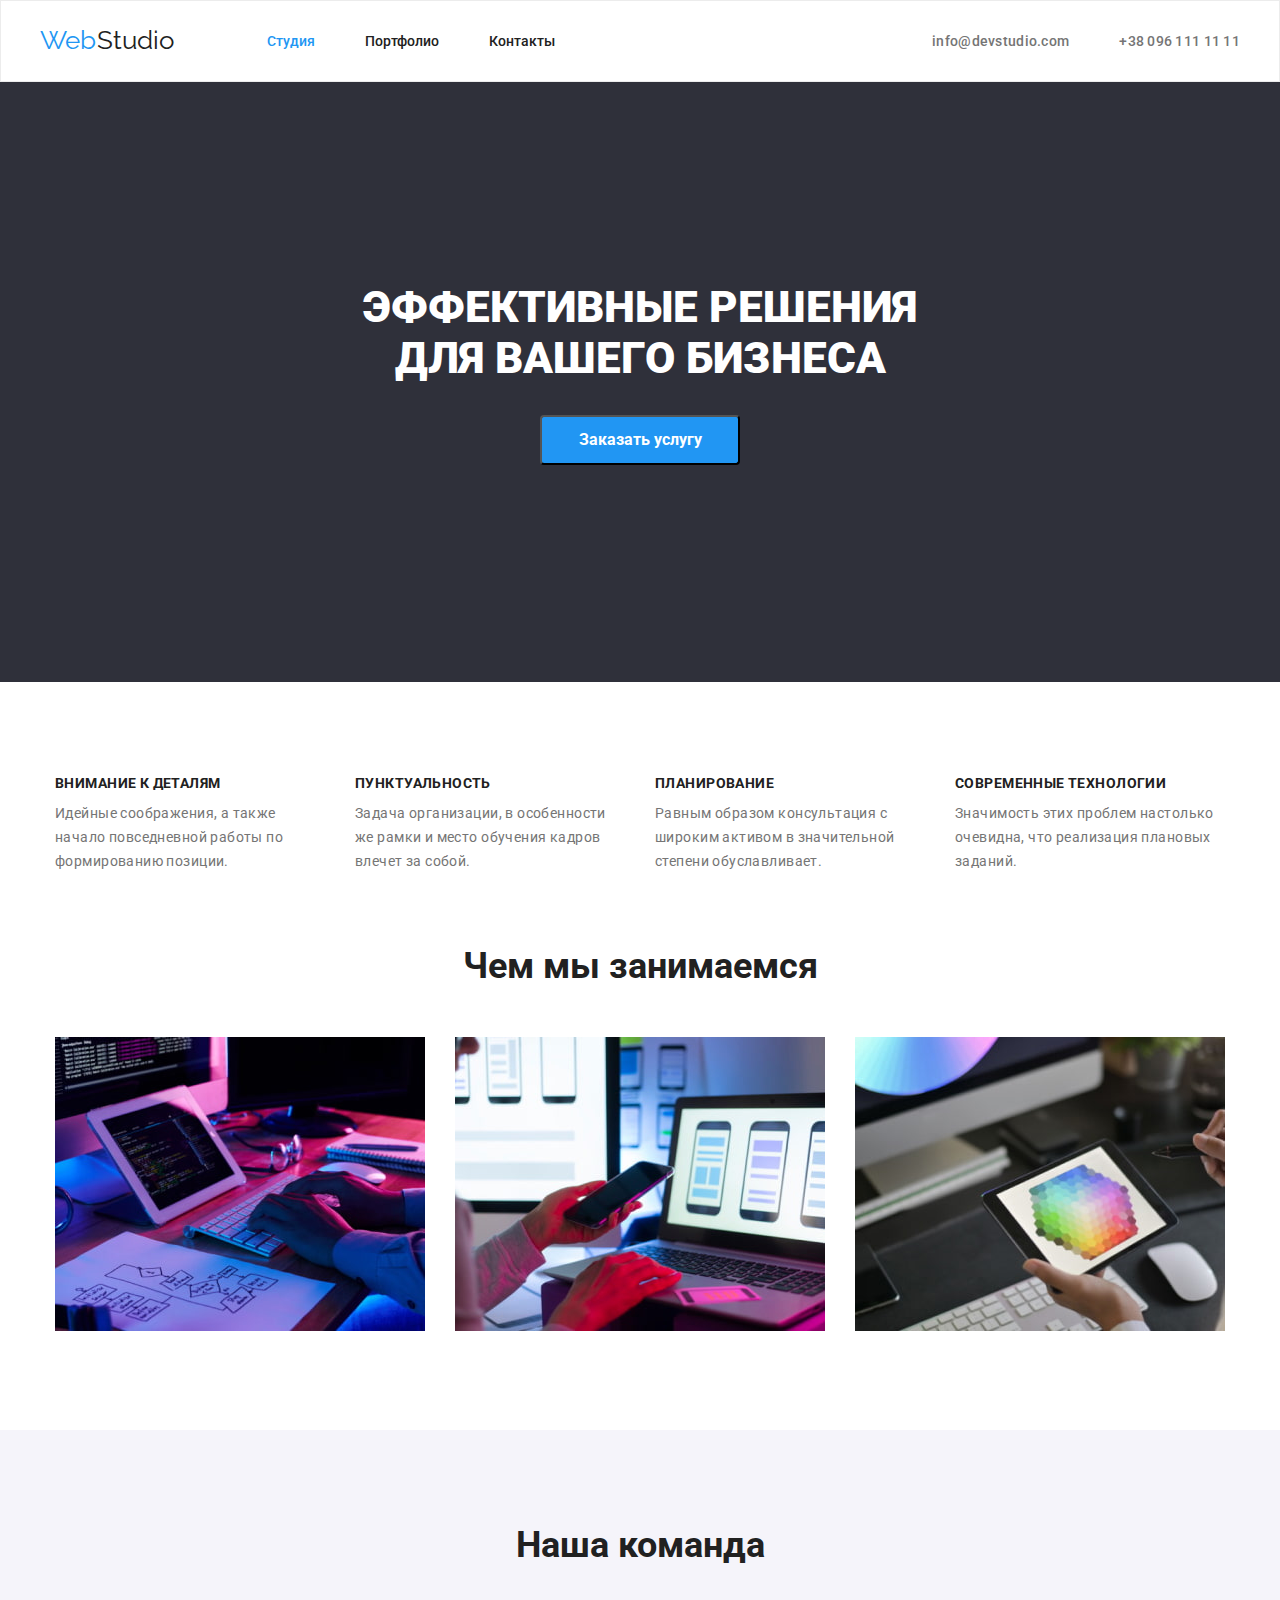
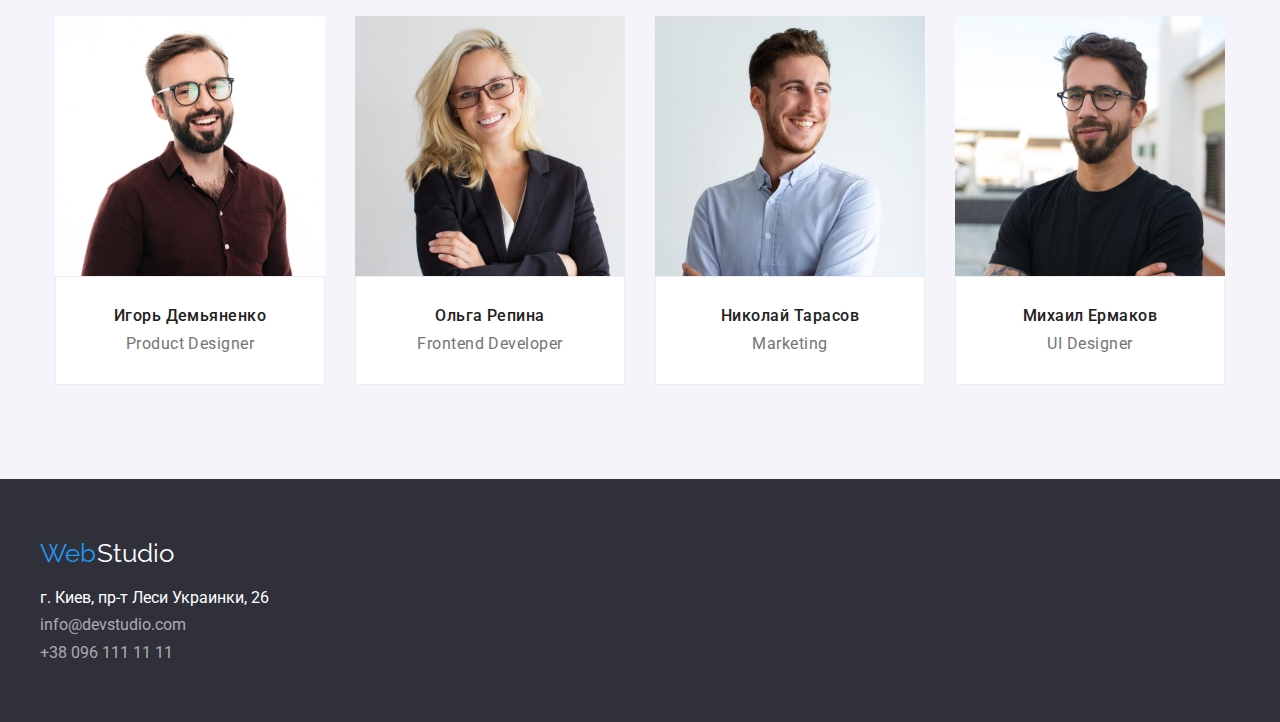
==== commit f9af9789: "cards-fixed" ====
--- a/index.html
+++ b/index.html
@@ -16,7 +16,7 @@
     <link rel="stylesheet" href="./css/styles.css" />
   </head>
   <body>
-    <header>
+    <header class="page-header">
       <div class="container">
         <!-- navigation -->
         <nav class="main-nav">
@@ -134,6 +134,7 @@
           <ul class="about-list">
             <li class="item">
               <img
+                class="card-image"
                 src="./images/img-card-01.jpg"
                 alt="Product Designer"
                 height="260"
@@ -146,6 +147,7 @@
             </li>
             <li class="item">
               <img
+                class="card-image"
                 src="./images/img-card-02.jpg"
                 alt="Product Designer"
                 height="260"
@@ -158,6 +160,7 @@
             </li>
             <li class="item">
               <img
+                class="card-image"
                 src="./images/img-card-03.jpg"
                 alt="Product Designer"
                 height="260"
@@ -170,6 +173,7 @@
             </li>
             <li class="item">
               <img
+                class="card-image"
                 src="./images/img-card-04.jpg"
                 alt="Product Designer"
                 height="260"
--- a/css/styles.css
+++ b/css/styles.css
@@ -79,7 +79,9 @@
 
 /* header */
 
-.header {
+.page-header {
+  border: 1px solid #ececec;
+
   background: var(--white-color);
 }
 
@@ -225,7 +227,6 @@
   justify-content: center;
   margin: 0px;
   padding-top: 94px;
-  padding-bottom: 94px;
 
   font-size: 14px;
   line-height: 1.7;
@@ -249,6 +250,7 @@
 
 .about-title {
   margin-bottom: 50px;
+  padding-top: 94px;
 
   font-weight: 700;
   font-size: 36px;
@@ -420,3 +422,7 @@
   background: #ffffff;
   border: 1px solid #eeeeee;
 }
+
+.card-image {
+  display: block;
+}
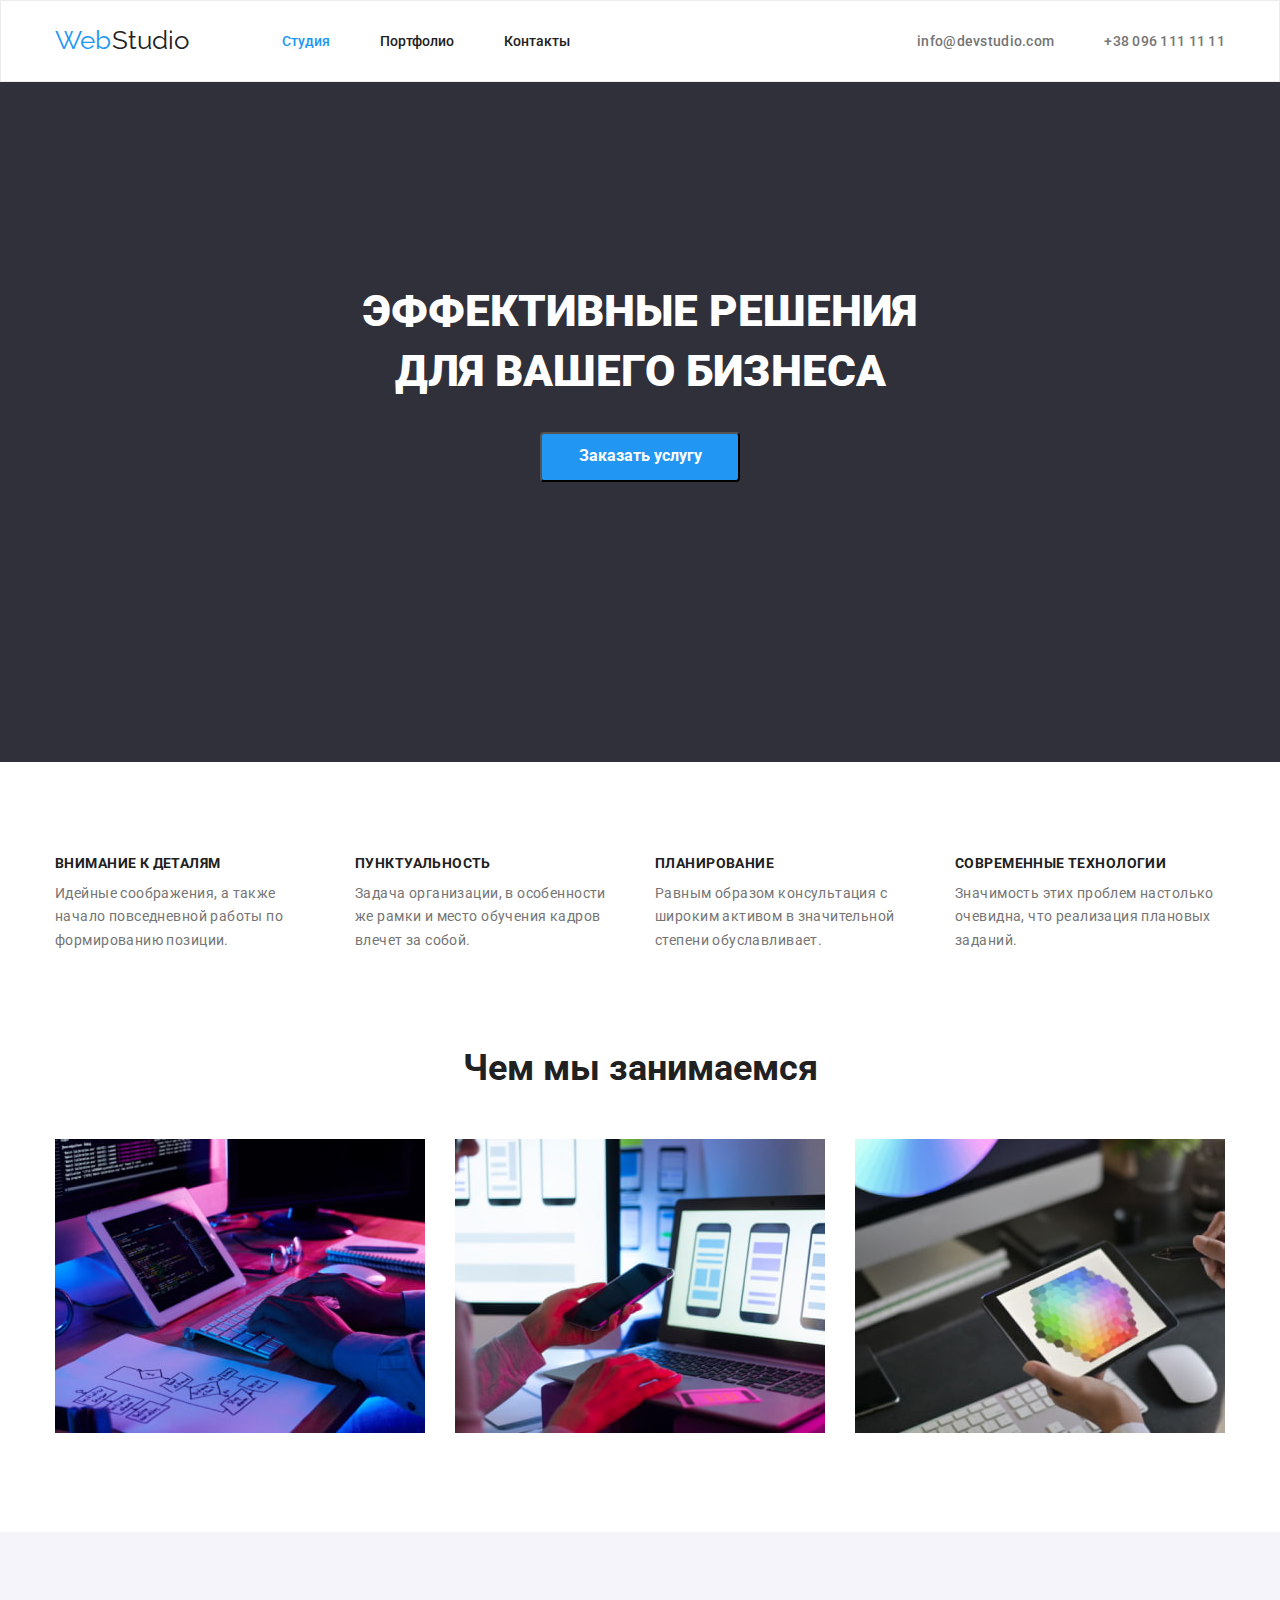
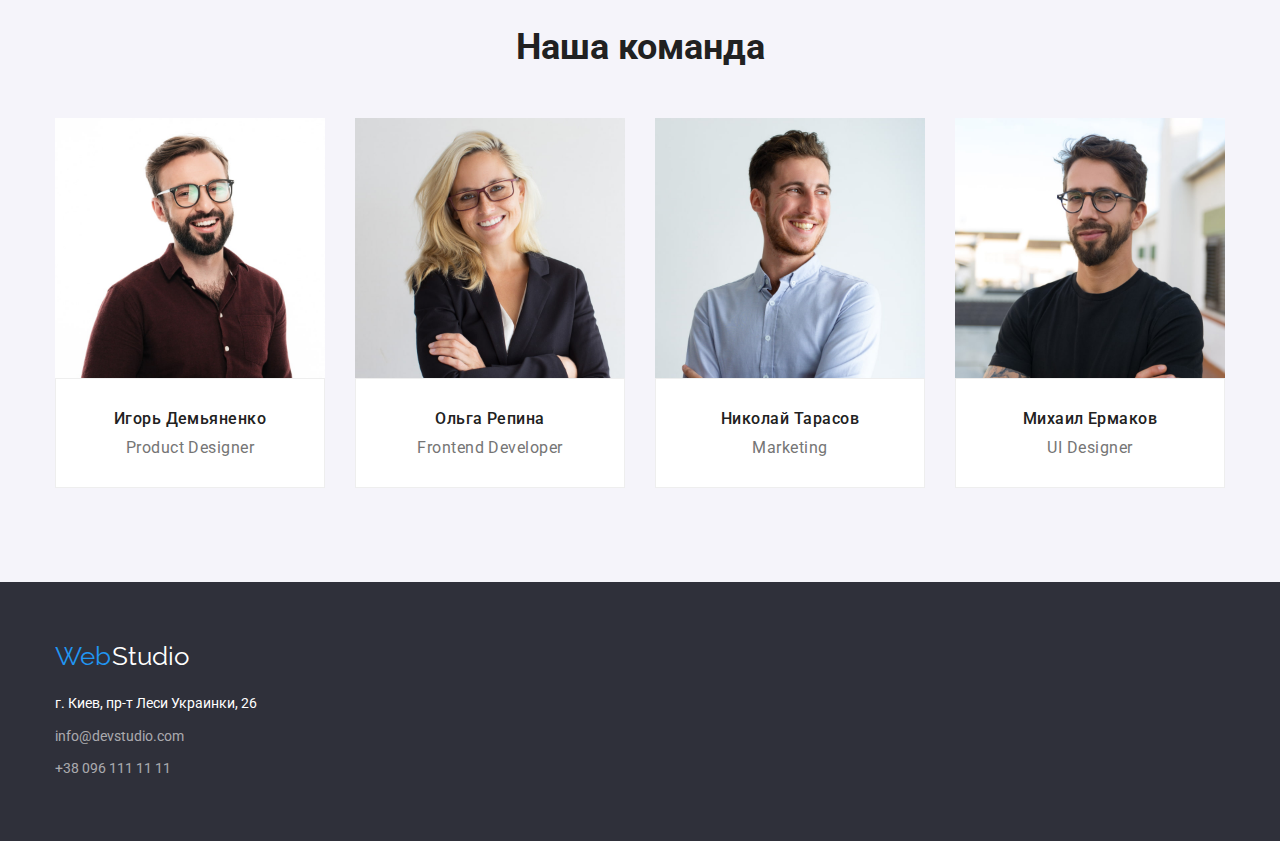
==== commit d466686b: "styles fixed" ====
--- a/index.html
+++ b/index.html
@@ -60,34 +60,34 @@
           <button type="button" class="buy-button">Заказать услугу</button>
         </div>
       </section>
-      <section>
+      <section class="feature-section">
         <!-- <h2 class="description-title">Наши сильные стороны</h2> -->
         <div class="container">
           <ul class="feature-list">
             <li class="item">
               <h3 class="feature-title">Внимание к деталям</h3>
-              <p>
+              <p class="feature-description">
                 Идейные соображения, а также начало повседневной работы по
                 формированию позиции.
               </p>
             </li>
             <li class="item">
               <h3 class="feature-title">Пунктуальность</h3>
-              <p>
+              <p class="feature-description">
                 Задача организации, в особенности же рамки и место обучения
                 кадров влечет за собой.
               </p>
             </li>
             <li class="item">
               <h3 class="feature-title">Планирование</h3>
-              <p>
+              <p class="feature-description">
                 Равным образом консультация с широким активом в значительной
                 степени обуславливает.
               </p>
             </li>
             <li class="item">
               <h3 class="feature-title">Современные технологии</h3>
-              <p>
+              <p class="feature-description">
                 Значимость этих проблем настолько очевидна, что реализация
                 плановых заданий.
               </p>
--- a/css/styles.css
+++ b/css/styles.css
@@ -69,7 +69,7 @@
 }
 
 .container {
-  width: 1230px;
+  width: 1200px;
   padding-left: 15px;
   padding-right: 15px;
   margin: 0 auto;
@@ -86,7 +86,7 @@
 }
 
 .header .container {
-  width: 1230px;
+  width: 1200px;
 }
 
 .main-logo {
@@ -167,13 +167,14 @@
 /* hero section */
 
 .hero .container {
-  width: 1230px;
-  height: 600px;
+  /* width: 1200px;
+  height: 600px; */
+}
+
+.hero {
   padding-top: 200px;
   padding-bottom: 280px;
-}
-
-.hero {
+
   text-align: center;
   background: var(--background-color);
 }
@@ -185,7 +186,7 @@
   color: var(--white-color);
   font-weight: 900;
   font-size: 44px;
-  line-height: 1.17;
+  line-height: 1.36;
   text-transform: uppercase;
 }
 
@@ -211,6 +212,11 @@
 
 /* features */
 
+.feature-section {
+  padding-top: 94px;
+  padding-bottom: 94px;
+}
+
 .feature-title {
   margin-bottom: 10px;
 
@@ -219,6 +225,11 @@
   color: var(--font-color);
   line-height: 1.14;
   text-transform: uppercase;
+}
+
+.feature-description {
+  font-size: 14px;
+  line-height: 1.7;
 }
 
 .feature-list {
@@ -226,7 +237,6 @@
   flex-wrap: wrap;
   justify-content: center;
   margin: 0px;
-  padding-top: 94px;
 
   font-size: 14px;
   line-height: 1.7;
@@ -235,7 +245,6 @@
 
 .feature-list .item {
   width: 270px;
-  height: 75px;
 }
 
 .feature-list .item {
@@ -250,7 +259,6 @@
 
 .about-title {
   margin-bottom: 50px;
-  padding-top: 94px;
 
   font-weight: 700;
   font-size: 36px;
@@ -273,6 +281,8 @@
 
 .team {
   /* width: 1600; */
+  padding-top: 94px;
+
   background-color: var(--secondary-bg-color);
 }
 
@@ -290,13 +300,13 @@
   color: var(--font-color);
   font-weight: 500;
   font-size: 16px;
-  line-height: 1.17;
+  line-height: 1.19;
   letter-spacing: 0.03em;
 }
 
 .profession {
   font-size: 16px;
-  line-height: 1.17;
+  line-height: 1.19;
   letter-spacing: 0.03em;
 }
 
@@ -312,6 +322,8 @@
 
 .address-list {
   font-style: normal;
+  font-size: 14px;
+  line-height: 1.71;
   color: var(--white-color);
 }
 
@@ -326,12 +338,10 @@
 /* footer */
 
 .footer {
-  background: var(--background-color);
-}
-
-.footer .container {
   padding-top: 60px;
   padding-bottom: 60px;
+
+  background: var(--background-color);
 }
 
 .footer a p {
@@ -350,7 +360,6 @@
 .filters {
   display: flex;
   justify-content: center;
-  margin-top: 94px;
   margin-bottom: 50px;
 }
 
@@ -414,6 +423,9 @@
 
 .products {
   padding-bottom: 94px;
+  padding-top: 94px;
+  padding-right: 15px;
+  padding-left: 15px;
 }
 
 .product-card {
